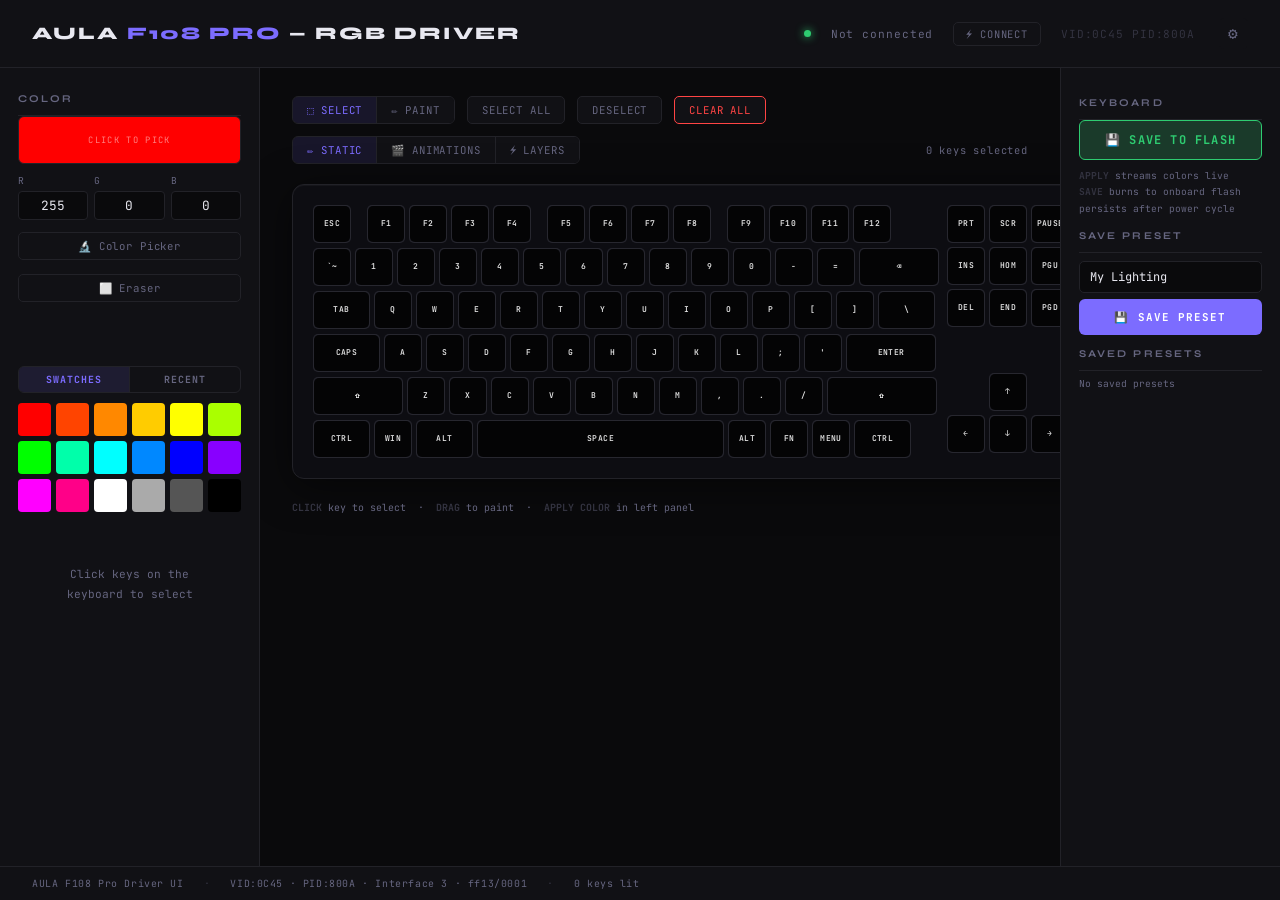
==== ui/index.html @ 1cb6f0a9 "added lightning and meteor affect, still dont display correctly in driver" ====
<!DOCTYPE html>
<html lang="en">

<head>
    <meta charset="UTF-8">
    <meta name="viewport" content="width=device-width, initial-scale=1.0">
    <title>AULA F108 Pro — RGB Driver</title>
    <link rel="stylesheet" href="main.css">
    <link rel="stylesheet" href="anim.css">
    <link rel="stylesheet" href="layers.css">
</head>

<body>

    <header>
        <div class="logo">AULA <span>F108 Pro</span> — RGB Driver</div>
        <div class="status-bar">
            <div class="status-dot"></div>
            <span id="conn-status">Not connected</span>
            <button class="tb-btn" onclick="connectKeyboard()" style="font-size:0.65rem;padding:4px 12px">⚡ CONNECT</button>
            <span class="footer-tag">VID:0C45 PID:800A</span>
            <button class="tb-btn settings-cog" onclick="openSettings()" title="Settings">⚙</button>
        </div>
    </header>

    <!-- Settings modal -->
    <div id="settingsOverlay" class="settings-overlay" onclick="closeSettings(event)">
        <div class="settings-modal">
            <div class="settings-header">
                <span class="settings-title">⚙ Settings</span>
                <button class="settings-close" onclick="closeSettings()">✕</button>
            </div>

            <div class="settings-section">
                <div class="settings-section-title">System</div>
                <div class="settings-row">
                    <div>
                        <div class="settings-label">Launch on startup</div>
                        <div class="settings-desc">Start the driver automatically when Windows boots</div>
                    </div>
                    <label class="toggle-switch">
                        <input type="checkbox" id="startupToggle" onchange="setStartup(this.checked)">
                        <span class="toggle-track"></span>
                    </label>
                </div>
            </div>

            <div class="settings-section">
                <div class="settings-section-title">About</div>
                <div class="settings-desc" style="line-height:1.9">
                    AULA F108 Pro RGB Driver<br>
                    VID:0C45 · PID:800A · Interface 3<br>
                    <span style="color:var(--dim)">Open source — not affiliated with AULA</span>
                </div>
            </div>
        </div>
    </div>

    <main>
        <!-- LEFT panel -->
        <div class="panel" id="leftPanel">

            <!-- SHARED: Color picker (always visible) -->
            <div id="colorSection">
                <div class="panel-title">Color</div>
                <div class="color-picker-wrap">
                    <div class="color-preview" id="colorPreview" onclick="document.getElementById('colorInput').click()">
                        <input type="color" id="colorInput" value="#ff0000">
                    </div>
                    <div class="rgb-row">
                        <div class="rgb-input"><label>R</label><input type="number" id="rVal" min="0" max="255" value="255"></div>
                        <div class="rgb-input"><label>G</label><input type="number" id="gVal" min="0" max="255" value="0"></div>
                        <div class="rgb-input"><label>B</label><input type="number" id="bVal" min="0" max="255" value="0"></div>
                    </div>
                    <button class="tb-btn mode-btn eyedropper-btn" onclick="toggleEyedropper()" style="width:100%;margin-top:2px">🔬 Color Picker</button>
                    <button class="tb-btn" id="eraserBtn" onclick="toggleEraser()" style="width:100%;margin-top:4px">⬜ Eraser</button>
                </div>
            </div>

            <!-- STATIC MODE extras -->
            <div id="staticLeft" style="margin-top:12px">
            </div>

            <!-- ANIM MODE extras -->
            <div id="animLeft" style="display:none;margin-top:12px">                <div class="frame-actions">
                    <div class="panel-title" style="margin-bottom:8px">Frame Tools</div>
                    <button class="tb-btn" onclick="duplicateFrame()">DUPLICATE FRAME</button>
                    <button class="tb-btn" onclick="clearFrame()">CLEAR FRAME</button>
                    <button class="tb-btn" onclick="copyFromMain()">COPY FROM MAIN VIEW</button>
                    <button class="tb-btn danger" onclick="deleteFrame()">DELETE FRAME</button>
                </div>
                <div style="margin-top:14px">
                    <div class="panel-title" style="margin-bottom:10px">Frame Settings</div>
                    <div class="duration-row">
                        <label>DURATION</label>
                        <input type="number" id="frameDuration" min="50" max="9999" value="100" oninput="updateFrameDuration()">
                        <span>ms</span>
                    </div>
                    <div style="font-size:0.6rem;color:var(--dim);margin-top:6px">50ms min recommended · 100ms = 10fps</div>
                </div>
            </div>

            <!-- LAYERS MODE extras (left panel) -->
            <div id="layersLeft" style="display:none;margin-top:12px" class="layers-left">
                <div class="panel-title" style="margin-bottom:10px">Active Layer</div>
                <div style="font-size:0.6rem;color:var(--dim);margin-bottom:10px;line-height:1.7">
                    Select a layer below to edit it.<br>Paint keys directly onto the active layer.
                </div>
                <div class="panel-title" style="margin-bottom:8px">Layer Type</div>
                <div class="layer-type-group" id="layerTypeBtns">
                    <button class="layer-type-btn active-mode" data-type="static" onclick="setActiveLayerType('static')">✏️ STATIC</button>
                    <button class="layer-type-btn" data-type="animation" onclick="setActiveLayerType('animation')">🎬 ANIM</button>
                    <button class="layer-type-btn" data-type="reactive" onclick="setActiveLayerType('reactive')">⚡ REACTIVE</button>
                </div>
                <div class="panel-title" style="margin-top:12px;margin-bottom:8px">Preview</div>
                <div class="layer-type-group">
                    <button class="layer-type-btn" id="leftViewSingle" onclick="setLayerViewMode('layer')">ACTIVE</button>
                    <button class="layer-type-btn" id="leftViewComposite" onclick="setLayerViewMode('composite')">ALL LAYERS</button>
                </div>
                <div style="font-size:0.58rem;color:var(--dim);margin-top:6px;line-height:1.6">
                    ACTIVE — edit view<br>ALL LAYERS — composite preview
                </div>

                <!-- Reactive layer settings moved to bottom strip -->

                <div style="margin-top:12px">
                    <button class="tb-btn danger" style="width:100%" onclick="clearAllLayers()">✕ CLEAR ALL LAYERS</button>
                </div>
            </div>

            <!-- SHARED: Swatches + Recent (always visible) -->
            <div style="margin-top:12px">
                <div class="swatch-tabs">
                    <button class="swatch-tab active-tab" id="swatchTabBtn" onclick="switchSwatchTab('swatches')">Swatches</button>
                    <button class="swatch-tab" id="recentTabBtn" onclick="switchSwatchTab('recent')">Recent</button>
                </div>
                <div id="swatchesPane">
                    <div class="swatch-grid" id="swatchGrid"></div>
                </div>
                <div id="recentPane" style="display:none">
                    <div class="swatch-grid" id="recentGrid"></div>
                    <div id="recentEmpty" style="font-size:0.6rem;color:var(--dim);display:none">No recent colors yet</div>
                </div>
            </div>

            <!-- SHARED: Selection panel (always visible) -->
            <div style="margin-top:12px" id="selPanel">
                <div class="sel-empty">Click keys on the<br>keyboard to select</div>
            </div>

        </div>

        <!-- CENTER: Keyboard -->
        <div class="kb-area" id="kbArea">
            <div class="kb-toolbar" id="kbToolbar">
                <div class="mode-btn-group">
                    <button class="tb-btn mode-btn active-mode" id="selectModeBtn" onclick="setPaintMode(false)">⬚ SELECT</button>
                    <button class="tb-btn mode-btn" id="paintModeBtn" onclick="setPaintMode(true)">✏️ PAINT</button>
                </div>
                <button class="tb-btn" id="selectAllBtn" onclick="selectAll()">SELECT ALL</button>
                <button class="tb-btn" id="deselectBtn" onclick="clearSelection()">DESELECT</button>
                <button class="tb-btn danger" onclick="clearAll()">CLEAR ALL</button>
                <div class="mode-btn-group" id="topModeGroup">
                    <button class="tb-btn mode-btn active-mode" id="staticModeBtn" onclick="switchTopMode('static')">✏️ STATIC</button>
                    <button class="tb-btn mode-btn" id="animToggleBtn" onclick="switchTopMode('animation')">🎬 ANIMATIONS</button>
                    <button class="tb-btn mode-btn" id="layersPanelBtn" onclick="switchTopMode('layers')">⚡ LAYERS</button>
                </div>
                <span class="selection-info" id="selInfo">0 keys selected</span>
            </div>

            <div class="keyboard" id="keyboard"></div>

            <!-- Timeline (hidden until anim mode) -->
            <div id="timelineWrap" class="timeline-wrap" style="display:none">
                <div class="timeline-label">
                    <span>FRAMES &nbsp;<span id="animFrameCount" style="color:var(--text);font-size:0.7rem">0</span></span>
                    <span id="totalDurationLabel" style="color:var(--text)">0ms total</span>
                </div>
                <div class="timeline" id="animTimeline">
                    <button class="add-frame-btn" onclick="addFrame()" title="Add frame">+</button>
                </div>
            </div>

            <!-- Layer strip (shown in layers mode, like timeline) -->
            <div id="layerStripWrap" class="layer-strip-wrap" style="display:none">
                <div class="layer-strip-label">
                    <span>LAYERS &nbsp;<span id="layerCountLabel" style="color:var(--text);font-size:0.7rem">0</span></span>
                    <span style="font-size:0.5rem;color:var(--dim);margin-left:6px" title="Drag cards to reorder layers">⇄ drag to reorder</span>
                    <div class="view-btns">
                        <button class="tb-btn" id="layerViewComposite" onclick="setLayerViewMode('composite')"
                            style="font-size:0.55rem;padding:3px 8px" title="Show composite of all layers">ALL</button>
                        <button class="tb-btn" id="layerViewSingle" onclick="setLayerViewMode('layer')"
                            style="font-size:0.55rem;padding:3px 8px" title="Show active layer only">ACTIVE</button>
                    </div>
                </div>
                <div class="layer-strip" id="layerStrip"></div>
            </div>

            <!-- Reactive effect selector (shown when a reactive layer is active) -->
            <div id="reactiveStripWrap" style="display:none;border-top:1px solid var(--border)">
                <div class="timeline-label">
                    <span>⚡ REACTIVE EFFECT</span>
                </div>
                <div class="timeline" id="reactiveEffectList"></div>
                <div id="reactiveEffectSettings" style="padding:8px 12px;border-top:1px solid var(--border);display:flex;flex-wrap:wrap;gap:10px;align-items:center;min-height:44px"></div>
            </div>

            <div id="staticHint" style="font-size:0.62rem;color:var(--dim);line-height:1.8">
                <b style="color:var(--muted)">CLICK</b> key to select &nbsp;·&nbsp;
                <b style="color:var(--muted)">DRAG</b> to paint &nbsp;·&nbsp;
                <b style="color:var(--muted)">APPLY COLOR</b> in left panel
            </div>
            <div id="animHint" style="display:none;font-size:0.62rem;color:var(--dim);line-height:1.8">
                <b style="color:var(--accent2)">SELECT A FRAME</b> above · then <b style="color:var(--muted)">PAINT</b> keys
            </div>
            <div id="layerHint" style="display:none;font-size:0.62rem;color:var(--dim);line-height:1.8">
                <b style="color:var(--accent)">SELECT A LAYER</b> below · then <b style="color:var(--muted)">PAINT</b> keys onto it
            </div>
        </div>

        <!-- RIGHT panel -->
        <div class="panel" id="rightPanel">

            <!-- STATIC MODE right -->
            <div id="staticRight">
                <div class="panel-title" style="margin-top:4px">Keyboard</div>
                <button class="apply-btn" onclick="saveToFlash()" style="background:#1a3a2a;border:1px solid #2ecc71;color:#2ecc71">💾 SAVE TO FLASH</button>
                <div style="font-size:0.6rem;color:var(--dim);margin-top:8px;line-height:1.7">
                    <b style="color:var(--muted)">APPLY</b> streams colors live<br>
                    <b style="color:var(--muted)">SAVE</b> burns to onboard flash<br>persists after power cycle
                </div>

                <div class="panel-title" style="margin-top:12px;margin-bottom:8px">Save Preset</div>
                <input type="text" class="anim-name-input" id="lightingNameInput" placeholder="Preset name..." value="My Lighting">
                <div style="height:6px"></div>
                <button class="apply-btn" onclick="saveStaticLighting()" style="font-size:0.68rem">💾 SAVE PRESET</button>

                <div class="panel-title" style="margin-top:12px;margin-bottom:6px">Saved Presets</div>
                <div id="savedLightingList" style="display:flex;flex-direction:column;gap:5px">
                    <div style="font-size:0.6rem;color:var(--dim)">No saved presets</div>
                </div>
            </div>

            <!-- ANIM MODE right -->
            <div id="animRight" style="display:none;flex-direction:column;gap:16px">
                <div>
                    <div class="panel-title" style="margin-bottom:10px">Playback</div>
                    <div class="loop-row">
                        <input type="checkbox" id="loopAnim" checked>
                        <label for="loopAnim">Loop animation</label>
                    </div>
                    <div style="height:8px"></div>
                    <button class="play-btn" id="playBtn" onclick="togglePreview()">▶ PREVIEW</button>
                    <div style="font-size:0.6rem;color:var(--dim);margin-top:6px" id="playStatus">Stopped</div>
                </div>

                <div>
                    <div class="panel-title" style="margin-bottom:10px">Save Animation</div>
                    <input type="text" class="anim-name-input" id="animNameInput" placeholder="Animation name..." value="My Animation">
                    <div style="height:8px"></div>
                    <button class="apply-btn" onclick="saveAnimation()" style="font-size:0.68rem">💾 SAVE TO FILE</button>
                </div>

                <div>
                    <div class="panel-title" style="margin-bottom:6px">Saved Animations</div>
                    <div id="savedAnimList" style="display:flex;flex-direction:column;gap:5px">
                        <div style="font-size:0.6rem;color:var(--dim)">No saved animations</div>
                    </div>
                </div>

                <div>
                    <div class="panel-title" style="margin-bottom:8px">Active Animation</div>
                    <button class="play-btn" id="activeAnimBtn" onclick="setAsActiveAnimation()" style="width:100%;margin-bottom:6px">▶ SET AS ACTIVE</button>
                    <div style="font-size:0.58rem;color:var(--dim);line-height:1.7" id="activeAnimStatus"></div>
                    <div style="font-size:0.58rem;color:var(--dim);margin-top:6px;line-height:1.7">
                        Loops on keyboard continuously.<br>Saved as <b style="color:var(--muted)">current_animation.json</b><br>for auto-boot in a future update.
                    </div>
                </div>
            </div>
            <!-- LAYERS MODE right -->
            <div id="layersRight" style="display:none" class="layers-right anim-side">

                <!-- Shown only when an anim layer is active -->
                <div id="layerAnimControls" style="display:none">
                    <div class="panel-title" style="margin-bottom:8px">Layer Animation</div>
                    <div class="loop-row">
                        <input type="checkbox" id="layerLoopAnim" checked onchange="_syncLayerLoop(this.checked)">
                        <label for="layerLoopAnim">Loop</label>
                    </div>
                    <div style="height:6px"></div>
                    <button class="play-btn" id="layerPlayBtn" onclick="togglePreview()" style="width:100%">▶ PREVIEW</button>
                    <div style="height:10px;border-bottom:1px solid var(--border);margin-bottom:10px"></div>
                </div>

                <div>
                    <div class="panel-title" style="margin-bottom:10px">Add Layer</div>
                    <div class="layer-picker-row" style="margin-bottom:6px">
                        <button class="layer-add-btn anim-btn" onclick="addAnimLayerFromCurrent()" style="flex:1;text-align:center">+ CURRENT ANIM</button>
                    </div>
                    <div class="layer-picker-row" style="margin-bottom:10px">
                        <button class="layer-add-btn" onclick="addStaticLayerFromCurrent()" style="flex:1;text-align:center">+ CURRENT STATIC</button>
                    </div>
                    <div class="layer-picker-row">
                        <select id="layerAnimSelect" class="layer-picker-select">
                            <option value="">— saved animation —</option>
                        </select>
                        <button class="layer-add-btn anim-btn" onclick="addLayerFromSavedAnim()">ADD</button>
                    </div>
                    <div style="height:6px"></div>
                    <div class="layer-picker-row">
                        <select id="layerStaticSelect" class="layer-picker-select">
                            <option value="">— saved preset —</option>
                        </select>
                        <button class="layer-add-btn" onclick="addLayerFromSavedStatic()">ADD</button>
                    </div>
                    <div style="height:8px"></div>
                    <button class="apply-btn" onclick="addBlankLayer()" style="font-size:0.68rem">+ BLANK LAYER</button>
                </div>

                <div>
                    <div class="panel-title" style="margin-bottom:8px">Push to Keyboard</div>
                    <button class="apply-btn" onclick="pushLayersToKeyboard()" style="margin-bottom:6px">⚡ APPLY LAYERS</button>
                    <div style="font-size:0.6rem;color:var(--dim);line-height:1.7">
                        Switches to ALL LAYERS view and streams the full composite continuously to the keyboard.
                    </div>
                </div>

                <div>
                    <div class="panel-title" style="margin-bottom:8px">Save Preset</div>
                    <input type="text" class="anim-name-input" id="layerPresetNameInput" placeholder="Preset name..." value="My Layers">
                    <div style="height:6px"></div>
                    <button class="apply-btn" onclick="saveLayerPreset()" style="font-size:0.68rem">💾 SAVE LAYERS</button>
                </div>

                <div>
                    <div class="panel-title" style="margin-bottom:6px">Saved Presets</div>
                    <div id="savedLayersList" style="display:flex;flex-direction:column;gap:5px">
                        <div style="font-size:0.6rem;color:var(--dim)">No saved presets</div>
                    </div>
                </div>

            </div>

        </div>
    </main>

    <footer>
        <span>AULA F108 Pro Driver UI</span>
        <span class="footer-tag">·</span>
        <span>VID:0C45 · PID:800A · Interface 3 · ff13/0001</span>
        <span class="footer-tag">·</span>
        <span id="colorCount">0 keys lit</span>
    </footer>

    <div id="toast"></div>
    <input type="file" id="loadFileInput" accept=".json" style="display:none" onchange="loadAnimationFile(event)">

    <script src="layout.js"></script>
    <script src="main.js"></script>
    <script src="anim.js"></script>
    <script src="layers.js"></script>
    <script>
        function switchTopMode(mode) {
            // Always deactivate eraser when switching modes
            if (typeof deactivateEraser === 'function') deactivateEraser();
            // Close whichever mode is currently open
            if (layersPanelOpen) {
                closeLayersPanel();
            } else if (activeMode === modes.animation) {
                closeAnimPanel();
            }
            // Open the requested mode (if not static)
            if (mode === 'animation') openAnimPanel();
            else if (mode === 'layers') openLayersPanel();
            // static just falls through — closeX already restored static view
            _syncTopModeBtns(mode);
        }

        function _syncTopModeBtns(mode) {
            document.getElementById('staticModeBtn')?.classList.toggle('active-mode', mode === 'static');
            document.getElementById('animToggleBtn')?.classList.toggle('active-mode', mode === 'animation');
            document.getElementById('layersPanelBtn')?.classList.toggle('active-mode', mode === 'layers');
        }

        // Patch open/close in anim.js and layers.js to always sync the group
        const _origOpenAnim  = openAnimPanel;
        const _origCloseAnim = closeAnimPanel;
        const _origOpenLay   = openLayersPanel;
        const _origCloseLay  = closeLayersPanel;

        openAnimPanel   = function() { _origOpenAnim();  _syncTopModeBtns('animation'); };
        closeAnimPanel  = function() { _origCloseAnim(); _syncTopModeBtns('static'); };
        openLayersPanel = function() { _origOpenLay();   _syncTopModeBtns('layers'); };
        closeLayersPanel= function() { _origCloseLay();  _syncTopModeBtns('static'); };

        // Refresh saved pickers when disk data loads
        const _origLoadAnims = loadAnimationsFromDisk;
        loadAnimationsFromDisk = async function() {
            await _origLoadAnims.apply(this, arguments);
            if (typeof refreshLayerPickers === 'function') refreshLayerPickers();
        };
        const _origLoadStatic = loadStaticLightingsFromDisk;
        loadStaticLightingsFromDisk = async function() {
            await _origLoadStatic.apply(this, arguments);
            if (typeof refreshLayerPickers === 'function') refreshLayerPickers();
        };

        function pushLayersToKeyboard() {
            setLayerViewMode('composite');
            const needsStream = layers.some(l => l.enabled && (l.type === 'animation' || l.type === 'reactive'));
            if (needsStream) {
                applyLayersActive = true;
                _startAllLayerAnims();
                stopCompositor();
                startCompositor();
                _syncAllPlayBtns(true);
                _syncReactiveConfig();
                toast('⚡ Layers streaming to keyboard');
            } else {
                applyLayersActive = false;
                _sendStaticSnapshot();
                toast('⚡ Layers applied to keyboard (static)');
            }
            if (hasPyAPI()) {
                window.pywebview.api.save_current_layers(_serializeLayers());
            }
        }
    </script>

</body>
</html>
---- ui/main.css ----
@import url('https://fonts.googleapis.com/css2?family=JetBrains+Mono:wght@300;400;600;700&family=Syne:wght@400;700;800&display=swap');

    :root {
        --bg: #0a0a0c;
        --surface: #111115;
        --border: #222228;
        --muted: #333340;
        --text: #e8e8f0;
        --dim: #666680;
        --accent: #7c6cff;
        --accent2: #ff6c9d;
        --key-off: #1a1a22;
        --key-hover: #25252f;
    }

    * {
        box-sizing: border-box;
        margin: 0;
        padding: 0;
    }

    body {
        background: var(--bg);
        color: var(--text);
        font-family: 'JetBrains Mono', monospace;
        min-height: 100vh;
        display: flex;
        flex-direction: column;
        overflow-x: hidden;
    }

    /* ── Header ── */
    header {
        display: flex;
        align-items: center;
        justify-content: space-between;
        padding: 18px 32px;
        border-bottom: 1px solid var(--border);
        background: var(--surface);
    }

    .logo {
        font-family: 'Syne', sans-serif;
        font-weight: 800;
        font-size: 1.1rem;
        letter-spacing: 0.12em;
        text-transform: uppercase;
    }

    .logo span {
        color: var(--accent);
    }

    .status-bar {
        display: flex;
        align-items: center;
        gap: 20px;
        font-size: 0.7rem;
        color: var(--dim);
        letter-spacing: 0.08em;
    }

    .status-dot {
        width: 7px;
        height: 7px;
        border-radius: 50%;
        background: #2ecc71;
        box-shadow: 0 0 8px #2ecc71;
        animation: pulse 2s infinite;
    }

    @keyframes pulse {

        0%,
        100% {
            opacity: 1
        }

        50% {
            opacity: 0.4
        }
    }

    /* ── Main layout ── */
    main {
        flex: 1;
        display: grid;
        grid-template-columns: 260px 1fr 220px;
        gap: 0;
        height: calc(100vh - 57px);
    }

    /* ── Sidebar panels ── */
    .panel {
        background: var(--surface);
        border-right: 1px solid var(--border);
        padding: 24px 18px;
        overflow-y: auto;
        display: flex;
        flex-direction: column;
        gap: 20px;
    }

    .panel:last-child {
        border-right: none;
        border-left: 1px solid var(--border);
    }

    .panel-title {
        font-family: 'Syne', sans-serif;
        font-size: 0.65rem;
        font-weight: 700;
        letter-spacing: 0.2em;
        text-transform: uppercase;
        color: var(--dim);
        padding-bottom: 10px;
        border-bottom: 1px solid var(--border);
    }

    /* ── Color picker ── */
    .color-picker-wrap {
        display: flex;
        flex-direction: column;
        gap: 10px;
    }

    .color-preview {
        height: 48px;
        border-radius: 6px;
        background: #ff0000;
        border: 1px solid var(--border);
        transition: background 0.15s;
        cursor: pointer;
        position: relative;
        overflow: hidden;
    }

    .color-preview::after {
        content: 'CLICK TO PICK';
        position: absolute;
        inset: 0;
        display: flex;
        align-items: center;
        justify-content: center;
        font-size: 0.55rem;
        letter-spacing: 0.15em;
        color: rgba(255, 255, 255, 0.5);
    }

    input[type=color] {
        opacity: 0;
        position: absolute;
        width: 1px;
        height: 1px;
    }

    .rgb-row {
        display: grid;
        grid-template-columns: 1fr 1fr 1fr;
        gap: 6px;
    }

    .rgb-input {
        display: flex;
        flex-direction: column;
        gap: 4px;
    }

    .rgb-input label {
        font-size: 0.6rem;
        color: var(--dim);
        letter-spacing: 0.1em;
    }

    .rgb-input input[type=number] {
        background: var(--bg);
        border: 1px solid var(--border);
        border-radius: 4px;
        color: var(--text);
        font-family: inherit;
        font-size: 0.8rem;
        padding: 5px 8px;
        width: 100%;
        text-align: center;
        -moz-appearance: textfield;
    }

    .rgb-input input::-webkit-inner-spin-button {
        display: none;
    }

    .rgb-input input:focus {
        outline: none;
        border-color: var(--accent);
    }

    /* ── Swatches ── */
    .swatch-tabs {
        display: flex;
        gap: 0;
        border: 1px solid var(--border);
        border-radius: 6px;
        overflow: hidden;
        margin-bottom: 10px;
    }

    .swatch-tab {
        flex: 1;
        background: none;
        border: none;
        border-right: 1px solid var(--border);
        color: var(--dim);
        font-family: inherit;
        font-size: 0.62rem;
        font-weight: 700;
        letter-spacing: 0.1em;
        text-transform: uppercase;
        padding: 6px 0;
        cursor: pointer;
        transition: background 0.15s, color 0.15s;
    }

    .swatch-tab:last-child { border-right: none; }

    .swatch-tab.active-tab {
        color: var(--accent);
        background: rgba(124, 108, 255, 0.12);
    }

    .swatch-grid {
        display: grid;
        grid-template-columns: repeat(6, 1fr);
        gap: 5px;
    }

    .swatch {
        aspect-ratio: 1;
        border-radius: 4px;
        cursor: pointer;
        border: 2px solid transparent;
        transition: transform 0.1s, border-color 0.1s;
    }

    .swatch:hover {
        transform: scale(1.15);
        border-color: rgba(255, 255, 255, 0.3);
    }

    /* ── Effect presets ── */
    .effect-list {
        display: flex;
        flex-direction: column;
        gap: 6px;
    }

    .effect-btn {
        background: var(--key-off);
        border: 1px solid var(--border);
        border-radius: 6px;
        color: var(--text);
        font-family: inherit;
        font-size: 0.72rem;
        padding: 9px 12px;
        cursor: pointer;
        text-align: left;
        display: flex;
        align-items: center;
        gap: 10px;
        letter-spacing: 0.04em;
        transition: background 0.15s, border-color 0.15s;
    }

    .effect-btn:hover {
        background: var(--key-hover);
        border-color: var(--accent);
    }

    .effect-btn.active {
        border-color: var(--accent);
        background: rgba(124, 108, 255, 0.12);
        color: var(--accent);
    }

    .effect-dot {
        width: 8px;
        height: 8px;
        border-radius: 50%;
        flex-shrink: 0;
    }

    /* ── Keyboard area ── */
    .kb-area {
        padding: 28px 32px;
        display: flex;
        flex-direction: column;
        gap: 20px;
        background: var(--bg);
        overflow: hidden;
    }

    .kb-toolbar {
        display: flex;
        align-items: center;
        gap: 12px;
        flex-wrap: wrap;
    }

    .tb-btn {
        background: var(--surface);
        border: 1px solid var(--border);
        border-radius: 5px;
        color: var(--dim);
        font-family: inherit;
        font-size: 0.67rem;
        padding: 6px 14px;
        cursor: pointer;
        letter-spacing: 0.08em;
        transition: all 0.15s;
    }

    .tb-btn:hover {
        color: var(--text);
        border-color: var(--muted);
    }

    .tb-btn.primary {
        background: var(--accent);
        border-color: var(--accent);
        color: #fff;
        font-weight: 600;
    }

    .tb-btn.primary:hover {
        background: #9080ff;
    }

    .tb-btn.danger {
        border-color: #ff4444;
        color: #ff4444;
    }

    .tb-btn.danger:hover {
        background: rgba(255, 68, 68, 0.1);
    }

    .mode-btn-group {
        display: flex;
        border: 1px solid var(--border);
        border-radius: 6px;
        overflow: hidden;
        gap: 0;
    }

    .mode-btn-group .mode-btn {
        border-radius: 0;
        border: none;
        border-right: 1px solid var(--border);
        color: var(--dim);
    }

    .mode-btn-group .mode-btn:last-child {
        border-right: none;
    }

    .mode-btn-group .mode-btn.active-mode {
        color: var(--accent);
        background: rgba(124, 108, 255, 0.12);
    }

    .selection-info {
        margin-left: auto;
        font-size: 0.65rem;
        color: var(--dim);
        letter-spacing: 0.08em;
    }

    /* ── Keyboard layout ── */
    .keyboard {
        background: #0d0d12;
        border: 1px solid var(--border);
        border-radius: 12px;
        padding: 20px;
        display: flex;
        flex-direction: column;
        gap: 5px;
        width: fit-content;
        box-shadow: 0 8px 40px rgba(0, 0, 0, 0.5), inset 0 1px 0 rgba(255, 255, 255, 0.04);
    }

    .kb-row {
        display: flex;
        gap: 4px;
        align-items: flex-end;
    }

    /* ── Keys ── */
    .key {
        height: 38px;
        min-width: 38px;
        border-radius: 5px;
        cursor: pointer;
        position: relative;
        display: flex;
        align-items: center;
        justify-content: center;
        font-size: 0.5rem;
        font-weight: 600;
        letter-spacing: 0.05em;
        text-transform: uppercase;
        color: rgba(255, 255, 255, 0.5);
        background: var(--key-off);
        border: 1px solid rgba(255, 255, 255, 0.06);
        transition: border-color 0.1s, color 0.1s, transform 0.08s;
        user-select: none;
        flex-shrink: 0;
        overflow: hidden;
    }

    .key::before {
        content: '';
        position: absolute;
        inset: 0;
        background: var(--key-color, transparent);
        opacity: 0.85;
        border-radius: inherit;
        transition: opacity 0.2s;
    }

    .key span {
        position: relative;
        z-index: 1;
        text-align: center;
        line-height: 1.2;
    }

    .key:hover {
        transform: translateY(-1px);
        border-color: rgba(255, 255, 255, 0.2);
    }

    .key:hover .key-label {
        opacity: 1;
    }

    .key.selected {
        border-color: var(--accent) !important;
        box-shadow: 0 0 0 1px var(--accent), 0 0 12px rgba(124, 108, 255, 0.4);
    }

    .key.lit {
        color: rgba(255, 255, 255, 0.9);
    }

    .key.key-empty {
        background: transparent;
        border: 1px solid rgba(255, 255, 255, 0.18);
    }
    .key.key-empty::before {
        display: none;
    }

    .key.lit.key-black::before {
        background: #000;
        opacity: 1;
    }

    .key.unmapped {
        opacity: 0.3;
        cursor: not-allowed;
    }

    /* Key size variants */
    .key-15 {
        min-width: 57px;
    }

    .key-175 {
        min-width: 67px;
    }

    .key-2 {
        min-width: 80px;
    }

    .key-225 {
        min-width: 90px;
    }

    .key-275 {
        min-width: 110px;
    }

    .key-650 {
        min-width: 247px;
    }

    .key-spacer {
        min-width: 8px;
        background: transparent;
        border: none;
        cursor: default;
    }

    .key-spacer:hover {
        transform: none;
    }

    /* ── Right panel - selection & layers ── */
    .sel-empty {
        color: var(--dim);
        font-size: 0.7rem;
        line-height: 1.8;
        text-align: center;
        padding: 20px 0;
    }

    .sel-count {
        font-family: 'Syne', sans-serif;
        font-size: 1.8rem;
        font-weight: 800;
        color: var(--accent);
        line-height: 1;
    }

    .sel-label {
        font-size: 0.65rem;
        color: var(--dim);
        letter-spacing: 0.1em;
        margin-top: 4px;
    }

    .apply-btn {
        width: 100%;
        background: var(--accent);
        border: none;
        border-radius: 6px;
        color: #fff;
        font-family: inherit;
        font-size: 0.75rem;
        font-weight: 700;
        letter-spacing: 0.1em;
        padding: 11px;
        cursor: pointer;
        text-transform: uppercase;
        transition: background 0.15s;
    }

    .apply-btn:hover {
        background: #9080ff;
    }

    .layer-list {
        display: flex;
        flex-direction: column;
        gap: 6px;
    }

    .layer-item {
        display: flex;
        align-items: center;
        gap: 8px;
        padding: 8px 10px;
        background: var(--bg);
        border: 1px solid var(--border);
        border-radius: 5px;
        font-size: 0.68rem;
        cursor: pointer;
        transition: border-color 0.15s;
    }

    .layer-item:hover {
        border-color: var(--muted);
    }

    .layer-item.active-layer {
        border-color: var(--accent);
    }

    .layer-color {
        width: 12px;
        height: 12px;
        border-radius: 3px;
        flex-shrink: 0;
    }

    .layer-name {
        flex: 1;
    }

    .layer-del {
        color: var(--dim);
        background: none;
        border: none;
        cursor: pointer;
        font-size: 0.8rem;
        padding: 0 2px;
    }

    .layer-del:hover {
        color: #ff4444;
    }

    /* ── Speed/brightness sliders ── */
    .slider-group {
        display: flex;
        flex-direction: column;
        gap: 12px;
    }

    .slider-row {
        display: flex;
        flex-direction: column;
        gap: 6px;
    }

    .slider-row label {
        font-size: 0.62rem;
        color: var(--dim);
        letter-spacing: 0.08em;
        display: flex;
        justify-content: space-between;
    }

    .slider-row label span {
        color: var(--text);
    }

    input[type=range] {
        width: 100%;
        appearance: none;
        height: 3px;
        background: var(--muted);
        border-radius: 2px;
        outline: none;
    }

    input[type=range]::-webkit-slider-thumb {
        appearance: none;
        width: 13px;
        height: 13px;
        border-radius: 50%;
        background: var(--accent);
        cursor: pointer;
        box-shadow: 0 0 6px rgba(124, 108, 255, 0.6);
    }

    /* ── Footer ── */
    footer {
        padding: 10px 32px;
        border-top: 1px solid var(--border);
        background: var(--surface);
        display: flex;
        align-items: center;
        gap: 20px;
        font-size: 0.62rem;
        color: var(--dim);
        letter-spacing: 0.06em;
    }

    .footer-tag {
        color: var(--muted);
    }

    /* ── Toast ── */
    #toast {
        position: fixed;
        bottom: 60px;
        right: 24px;
        background: var(--accent);
        color: #fff;
        font-size: 0.72rem;
        padding: 10px 18px;
        border-radius: 6px;
        opacity: 0;
        transform: translateY(8px);
        transition: all 0.25s;
        pointer-events: none;
        letter-spacing: 0.06em;
        z-index: 9999;
    }

    #toast.show {
        opacity: 1;
        transform: translateY(0);
    }

    /* ── Settings cog ── */
    .settings-cog {
        font-size: 1rem;
        padding: 4px 8px;
        border-color: transparent;
        color: var(--dim);
        margin-left: 4px;
        transition: color 0.2s, transform 0.3s;
    }
    .settings-cog:hover {
        color: var(--text);
        border-color: var(--border);
        transform: rotate(45deg);
    }

    /* ── Settings modal ── */
    .settings-overlay {
        display: none;
        position: fixed;
        inset: 0;
        background: rgba(0,0,0,0.6);
        z-index: 1000;
        align-items: center;
        justify-content: center;
    }
    .settings-overlay.open {
        display: flex;
    }
    .settings-modal {
        background: #16161e;
        border: 1px solid var(--border);
        border-radius: 10px;
        width: 340px;
        max-width: 90vw;
        padding: 0;
        overflow: hidden;
        box-shadow: 0 8px 40px rgba(0,0,0,0.8);
    }
    .settings-header {
        display: flex;
        align-items: center;
        justify-content: space-between;
        padding: 14px 18px;
        border-bottom: 1px solid var(--border);
        background: #1c1c26;
    }
    .settings-title {
        font-size: 0.75rem;
        font-weight: 700;
        letter-spacing: 0.1em;
        color: var(--text);
    }
    .settings-close {
        background: none;
        border: none;
        color: var(--dim);
        font-size: 0.9rem;
        cursor: pointer;
        padding: 2px 6px;
        border-radius: 4px;
        transition: color 0.15s, background 0.15s;
    }
    .settings-close:hover { color: var(--text); background: var(--border); }

    .settings-section {
        padding: 14px 18px;
        border-bottom: 1px solid var(--border);
        background: #16161e;
    }
    .settings-section:last-child { border-bottom: none; }
    .settings-section-title {
        font-size: 0.6rem;
        font-weight: 700;
        letter-spacing: 0.12em;
        color: var(--accent);
        text-transform: uppercase;
        margin-bottom: 12px;
    }
    .settings-row {
        display: flex;
        align-items: center;
        justify-content: space-between;
        gap: 16px;
    }
    .settings-label {
        font-size: 0.72rem;
        color: var(--text);
        margin-bottom: 3px;
    }
    .settings-desc {
        font-size: 0.6rem;
        color: var(--dim);
        line-height: 1.5;
    }

    /* ── Toggle switch ── */
    .toggle-switch {
        position: relative;
        flex-shrink: 0;
        width: 40px;
        height: 22px;
        cursor: pointer;
    }
    .toggle-switch input { opacity: 0; width: 0; height: 0; }
    .toggle-track {
        position: absolute;
        inset: 0;
        background: var(--border);
        border-radius: 22px;
        transition: background 0.2s;
    }
    .toggle-track::after {
        content: '';
        position: absolute;
        width: 16px;
        height: 16px;
        border-radius: 50%;
        background: var(--dim);
        top: 3px; left: 3px;
        transition: transform 0.2s, background 0.2s;
    }
    .toggle-switch input:checked + .toggle-track { background: var(--accent); }
    .toggle-switch input:checked + .toggle-track::after {
        transform: translateX(18px);
        background: #fff;
    }
---- ui/anim.css ----
/* ── Animation inline mode ── */
/* Timeline sits below the keyboard inside .kb-area */
/* ── Frame timeline (inline below keyboard) ── */
.timeline-wrap {
    padding: 10px 0 4px;
    border-top: 1px solid var(--border);
    flex-shrink: 0;
    margin-top: 8px;
}

.timeline-label {
    font-size: 0.62rem;
    color: var(--dim);
    letter-spacing: 0.12em;
    text-transform: uppercase;
    margin-bottom: 10px;
    display: flex;
    align-items: center;
    justify-content: space-between;
}

.timeline {
    display: flex;
    gap: 5px;
    align-items: stretch;
    overflow-x: auto;
    padding-bottom: 4px;
    min-height: 64px;
}

.timeline::-webkit-scrollbar {
    height: 3px;
}

.timeline::-webkit-scrollbar-track {
    background: var(--bg);
}

.timeline::-webkit-scrollbar-thumb {
    background: var(--muted);
    border-radius: 2px;
}

.frame-thumb {
    flex-shrink: 0;
    width: 160px;
    border-radius: 6px;
    border: 2px solid var(--border);
    cursor: pointer;
    background: var(--key-off);
    transition: border-color 0.12s, transform 0.1s;
    display: flex;
    flex-direction: column;
}

.frame-thumb:hover {
    border-color: var(--muted);
    transform: translateY(-2px);
}

.frame-thumb.active-frame {
    border-color: var(--accent);
    box-shadow: 0 0 0 1px var(--accent);
}

.frame-preview {
    flex: 1;
    padding: 3px;
    display: flex;
    align-items: center;
    justify-content: center;
    min-height: 50px;
}

.frame-preview svg {
    width: 100%;
    height: auto;
}

.frame-duration {
    font-size: 0.48rem;
    color: var(--dim);
    text-align: center;
    padding: 2px 0 3px;
    border-top: 1px solid var(--border);
    letter-spacing: 0.05em;
}

.frame-thumb.active-frame .frame-duration {
    color: var(--accent);
}

.add-frame-btn {
    flex-shrink: 0;
    width: 52px;
    border-radius: 6px;
    border: 2px dashed var(--border);
    cursor: pointer;
    background: transparent;
    color: var(--dim);
    font-size: 1.4rem;
    display: flex;
    align-items: center;
    justify-content: center;
    transition: border-color 0.12s, color 0.12s;
}

.add-frame-btn:hover {
    border-color: var(--accent);
    color: var(--accent);
}


/* ── Anim side panel ── */
.anim-side {
    padding: 18px;
    display: flex;
    flex-direction: column;
    gap: 16px;
    overflow-y: auto;
}

.anim-side .panel-title {
    font-family: 'Syne', sans-serif;
    font-size: 0.62rem;
    font-weight: 700;
    letter-spacing: 0.2em;
    text-transform: uppercase;
    color: var(--dim);
    padding-bottom: 8px;
    border-bottom: 1px solid var(--border);
}

.duration-row {
    display: flex;
    align-items: center;
    gap: 8px;
}

.duration-row label {
    font-size: 0.65rem;
    color: var(--dim);
    flex-shrink: 0;
}

.duration-row input[type=number] {
    background: var(--bg);
    border: 1px solid var(--border);
    border-radius: 4px;
    color: var(--text);
    font-family: inherit;
    font-size: 0.8rem;
    padding: 5px 8px;
    width: 70px;
    text-align: center;
    -moz-appearance: textfield;
}

.duration-row input::-webkit-inner-spin-button {
    display: none;
}

.duration-row span {
    font-size: 0.62rem;
    color: var(--dim);
}

.frame-actions {
    display: flex;
    flex-direction: column;
    gap: 6px;
}

.frame-actions .tb-btn {
    width: 100%;
    text-align: center;
}

.playback-controls {
    display: flex;
    gap: 8px;
    align-items: center;
}

.play-btn {
    flex: 1;
    background: var(--accent);
    border: none;
    border-radius: 6px;
    color: #fff;
    font-family: inherit;
    font-size: 0.7rem;
    font-weight: 700;
    letter-spacing: 0.1em;
    padding: 9px;
    cursor: pointer;
    transition: background 0.15s;
}

.play-btn:hover {
    background: #9080ff;
}

.play-btn.playing {
    background: var(--accent2);
}

/* saved animations list */
.saved-anim-item {
    display: flex;
    align-items: center;
    gap: 8px;
    padding: 8px 10px;
    background: var(--bg);
    border: 1px solid var(--border);
    border-radius: 5px;
    font-size: 0.68rem;
    cursor: pointer;
    transition: border-color 0.15s;
}

.saved-anim-item:hover {
    border-color: var(--muted);
}

.saved-anim-item .load-btn {
    margin-left: auto;
    color: var(--accent);
    background: none;
    border: none;
    cursor: pointer;
    font-size: 0.65rem;
    font-family: inherit;
}

.saved-anim-item .del-btn {
    color: var(--dim);
    background: none;
    border: none;
    cursor: pointer;
    font-size: 0.7rem;
}

.saved-anim-item .del-btn:hover {
    color: #ff4444;
}

.anim-name-input {
    background: var(--bg);
    border: 1px solid var(--border);
    border-radius: 5px;
    color: var(--text);
    font-family: inherit;
    font-size: 0.75rem;
    padding: 7px 10px;
    width: 100%;
    outline: none;
}

.anim-name-input:focus {
    border-color: var(--accent);
}

.loop-row {
    display: flex;
    align-items: center;
    gap: 8px;
    font-size: 0.65rem;
    color: var(--dim);
}

.loop-row input[type=checkbox] {
    accent-color: var(--accent);
    width: 14px;
    height: 14px;
    cursor: pointer;
}

/* ── Frame drag-drop ── */
.frame-thumb[draggable] { cursor: grab; }
.frame-thumb[draggable]:active { cursor: grabbing; }
.frame-dragging { opacity: 0.4; }
.frame-drag-over {
    outline: 2px solid var(--accent);
    outline-offset: -2px;
}
---- ui/layers.css ----
/* ── Layer strip (replaces timeline strip) ── */
.layer-strip-wrap {
    padding: 10px 0 4px;
    border-top: 1px solid var(--border);
    flex-shrink: 0;
    margin-top: 8px;
}

.layer-strip-label {
    font-size: 0.62rem;
    color: var(--dim);
    letter-spacing: 0.12em;
    text-transform: uppercase;
    margin-bottom: 10px;
    display: flex;
    align-items: center;
    justify-content: space-between;
}

.layer-strip-label .view-btns {
    display: flex;
    gap: 4px;
}

.layer-strip {
    display: flex;
    gap: 8px;
    align-items: stretch;
    overflow-x: auto;
    padding-bottom: 4px;
    min-height: 86px;
}

.layer-strip::-webkit-scrollbar { height: 3px; }
.layer-strip::-webkit-scrollbar-track { background: var(--bg); }
.layer-strip::-webkit-scrollbar-thumb { background: var(--muted); border-radius: 2px; }

/* ── Layer card ── */
.layer-card {
    flex-shrink: 0;
    width: 210px;
    border-radius: 7px;
    border: 2px solid var(--border);
    cursor: pointer;
    background: var(--key-off);
    display: flex;
    flex-direction: column;
    transition: border-color 0.12s, transform 0.1s;
    user-select: none;
}

.layer-card:hover {
    border-color: var(--muted);
    transform: translateY(-2px);
}

.layer-card.active-layer-card {
    border-color: var(--accent);
    box-shadow: 0 0 0 1px var(--accent);
}

.layer-card.layer-card-off {
    opacity: 0.4;
}

.layer-card-top {
    display: flex;
    align-items: center;
    gap: 5px;
    padding: 7px 8px 5px;
    min-width: 0;
}

.lc-vis {
    background: none;
    border: none;
    cursor: pointer;
    font-size: 0.85rem;
    padding: 0;
    line-height: 1;
    flex-shrink: 0;
    transition: opacity 0.1s;
}
.lc-vis:hover { opacity: 0.7; }
.lc-vis.lc-vis-off { opacity: 0.25; }

.lc-num {
    font-size: 0.58rem;
    color: var(--dim);
    flex-shrink: 0;
    min-width: 14px;
    text-align: center;
    font-weight: 600;
    letter-spacing: 0.02em;
}

.lc-icon {
    font-size: 0.85rem;
    flex-shrink: 0;
    line-height: 1;
}

.lc-name {
    flex: 1;
    font-size: 0.7rem;
    font-weight: 500;
    color: var(--text);
    overflow: hidden;
    text-overflow: ellipsis;
    white-space: nowrap;
    min-width: 0;
    cursor: text;
}

.layer-card.active-layer-card .lc-name {
    color: var(--accent);
}

.lc-meta {
    font-size: 0.55rem;
    color: var(--dim);
    flex-shrink: 0;
    letter-spacing: 0.03em;
    background: var(--bg);
    border-radius: 3px;
    padding: 1px 4px;
}

.lc-del {
    background: none;
    border: none;
    color: var(--dim);
    cursor: pointer;
    font-size: 0.7rem;
    padding: 0 1px;
    flex-shrink: 0;
    transition: color 0.1s;
}
.lc-del:hover { color: #ff4444; }

.layer-card-bar {
    display: flex;
    align-items: center;
    gap: 5px;
    padding: 0 9px 8px;
}

.layer-card-bar input[type=range] {
    flex: 1;
    height: 3px;
    accent-color: var(--accent);
    cursor: pointer;
    margin: 0;
    min-width: 0;
}

.layer-card-bar span {
    font-size: 0.55rem;
    color: var(--dim);
    flex-shrink: 0;
    white-space: nowrap;
}

.layer-card-bar span:last-child {
    width: 28px;
    text-align: right;
}

/* ── + add button ── */
.layer-strip-add {
    flex-shrink: 0;
    width: 52px;
    border-radius: 6px;
    border: 2px dashed var(--border);
    cursor: pointer;
    background: transparent;
    color: var(--dim);
    font-size: 1.4rem;
    display: flex;
    align-items: center;
    justify-content: center;
    transition: border-color 0.12s, color 0.12s;
}
.layer-strip-add:hover { border-color: var(--accent); color: var(--accent); }

/* ── Layers left panel ── */
.layers-left {
    display: flex;
    flex-direction: column;
    gap: 14px;
}

.layer-type-group {
    display: flex;
    border: 1px solid var(--border);
    border-radius: 6px;
    overflow: hidden;
}

.layer-type-btn {
    flex: 1;
    background: none;
    border: none;
    border-right: 1px solid var(--border);
    color: var(--dim);
    font-family: inherit;
    font-size: 0.62rem;
    font-weight: 700;
    letter-spacing: 0.08em;
    text-transform: uppercase;
    padding: 7px 0;
    cursor: pointer;
    transition: background 0.12s, color 0.12s;
}
.layer-type-btn:last-child { border-right: none; }
.layer-type-btn:hover:not([disabled]) { color: var(--text); background: var(--key-hover); }
.layer-type-btn.active-mode { color: var(--accent); background: rgba(124,108,255,0.12); }
.layer-type-btn[disabled] { opacity: 0.3; cursor: default; }

.layer-opacity-row {
    display: flex;
    align-items: center;
    gap: 8px;
}

.layer-opacity-row label {
    font-size: 0.58rem;
    color: var(--dim);
    letter-spacing: 0.08em;
    flex-shrink: 0;
}

.layer-opacity-row input[type=range] {
    flex: 1;
}

.layer-opacity-row #layerOpacityVal {
    font-size: 0.62rem;
    color: var(--dim);
    width: 32px;
    text-align: right;
    flex-shrink: 0;
}

/* ── Layers right panel ── */
.layers-right {
    flex-direction: column;
    gap: 12px;
}

.layer-picker-row {
    display: flex;
    gap: 6px;
    align-items: center;
}

.layer-picker-row select {
    flex: 1;
    background: var(--bg);
    border: 1px solid var(--border);
    border-radius: 4px;
    color: var(--text);
    font-family: inherit;
    font-size: 0.6rem;
    padding: 5px 6px;
    cursor: pointer;
    min-width: 0;
}
.layer-picker-row select:focus { outline: none; border-color: var(--accent); }

.layer-picker-row .layer-add-btn {
    background: none;
    border: 1px solid var(--accent);
    color: var(--accent);
    font-family: inherit;
    font-size: 0.58rem;
    font-weight: 700;
    letter-spacing: 0.06em;
    padding: 5px 9px;
    border-radius: 4px;
    cursor: pointer;
    flex-shrink: 0;
    transition: background 0.12s, color 0.12s;
}
.layer-picker-row .layer-add-btn:hover { background: var(--accent); color: #fff; }

.layer-picker-row .layer-add-btn.anim-btn {
    border-color: var(--accent2);
    color: var(--accent2);
}
.layer-picker-row .layer-add-btn.anim-btn:hover { background: var(--accent2); color: #fff; }

/* ── Picker select (used in right panel) ── */
.layer-picker-select {
    flex: 1;
    background: var(--bg);
    border: 1px solid var(--border);
    border-radius: 4px;
    color: var(--text);
    font-family: inherit;
    font-size: 0.6rem;
    padding: 5px 6px;
    cursor: pointer;
    min-width: 0;
}
.layer-picker-select:focus { outline: none; border-color: var(--accent); }

/* ── Eraser active state ── */
#eraserBtn.eraser-active {
    background: rgba(255, 100, 100, 0.15);
    border-color: #ff6464;
    color: #ff6464;
}

/* ── Layer drag-drop ── */
.layer-card[draggable] { cursor: grab; }
.layer-card[draggable]:active { cursor: grabbing; }
.layer-dragging { opacity: 0.4; }
.layer-drag-over {
    outline: 2px solid var(--accent);
    outline-offset: -2px;
}

/* ── Reactive effect cards ── */
#reactiveEffectList .frame-thumb {
    border: 1px solid var(--border);
    border-radius: 6px;
    background: var(--panel);
    transition: border-color 0.15s, background 0.15s;
}
#reactiveEffectList .frame-thumb:hover {
    border-color: var(--muted);
    background: var(--hover);
}
#reactiveEffectList .frame-thumb.active-frame {
    border-color: var(--accent);
    background: rgba(99,179,237,0.08);
    box-shadow: 0 0 8px rgba(99,179,237,0.15);
}
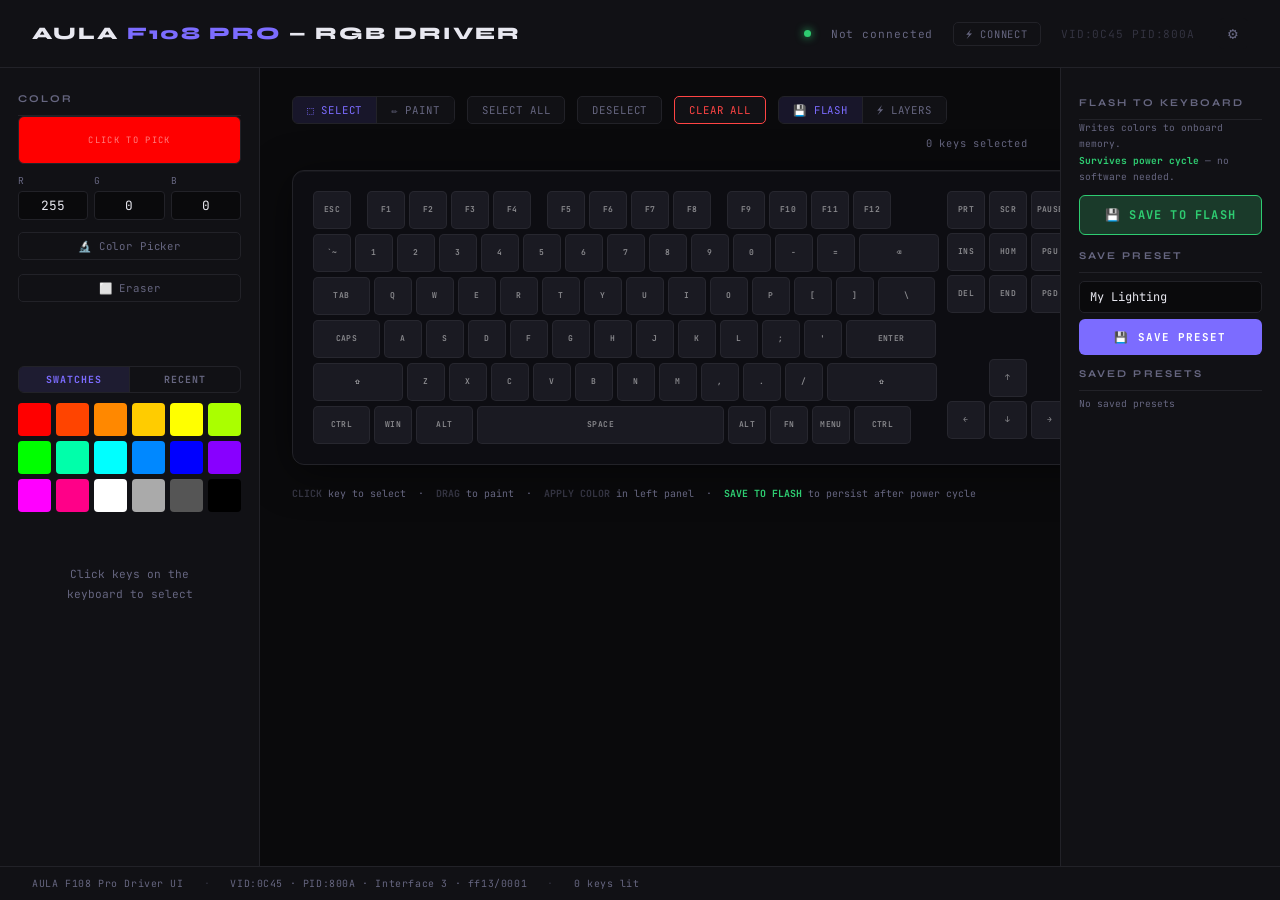
==== commit 8052add0: "refactor to improve consolidation in progress" ====
--- a/ui/index.html
+++ b/ui/index.html
@@ -1,6 +1,5 @@
 <!DOCTYPE html>
 <html lang="en">
-
 <head>
     <meta charset="UTF-8">
     <meta name="viewport" content="width=device-width, initial-scale=1.0">
@@ -8,424 +7,306 @@
     <link rel="stylesheet" href="main.css">
     <link rel="stylesheet" href="anim.css">
     <link rel="stylesheet" href="layers.css">
+    <style>
+        .rs-label { font-size:0.6rem; color:var(--dim); white-space:nowrap; flex-shrink:0; }
+        .rs-val    { font-size:0.6rem; color:var(--text); min-width:38px; flex-shrink:0; }
+    </style>
 </head>
-
 <body>
 
-    <header>
-        <div class="logo">AULA <span>F108 Pro</span> — RGB Driver</div>
-        <div class="status-bar">
-            <div class="status-dot"></div>
-            <span id="conn-status">Not connected</span>
-            <button class="tb-btn" onclick="connectKeyboard()" style="font-size:0.65rem;padding:4px 12px">⚡ CONNECT</button>
-            <span class="footer-tag">VID:0C45 PID:800A</span>
-            <button class="tb-btn settings-cog" onclick="openSettings()" title="Settings">⚙</button>
-        </div>
-    </header>
-
-    <!-- Settings modal -->
-    <div id="settingsOverlay" class="settings-overlay" onclick="closeSettings(event)">
-        <div class="settings-modal">
-            <div class="settings-header">
-                <span class="settings-title">⚙ Settings</span>
-                <button class="settings-close" onclick="closeSettings()">✕</button>
-            </div>
-
-            <div class="settings-section">
-                <div class="settings-section-title">System</div>
-                <div class="settings-row">
-                    <div>
-                        <div class="settings-label">Launch on startup</div>
-                        <div class="settings-desc">Start the driver automatically when Windows boots</div>
-                    </div>
-                    <label class="toggle-switch">
-                        <input type="checkbox" id="startupToggle" onchange="setStartup(this.checked)">
-                        <span class="toggle-track"></span>
-                    </label>
-                </div>
-            </div>
-
-            <div class="settings-section">
-                <div class="settings-section-title">About</div>
-                <div class="settings-desc" style="line-height:1.9">
-                    AULA F108 Pro RGB Driver<br>
-                    VID:0C45 · PID:800A · Interface 3<br>
-                    <span style="color:var(--dim)">Open source — not affiliated with AULA</span>
-                </div>
-            </div>
-        </div>
-    </div>
-
-    <main>
-        <!-- LEFT panel -->
-        <div class="panel" id="leftPanel">
-
-            <!-- SHARED: Color picker (always visible) -->
-            <div id="colorSection">
-                <div class="panel-title">Color</div>
-                <div class="color-picker-wrap">
-                    <div class="color-preview" id="colorPreview" onclick="document.getElementById('colorInput').click()">
-                        <input type="color" id="colorInput" value="#ff0000">
-                    </div>
-                    <div class="rgb-row">
-                        <div class="rgb-input"><label>R</label><input type="number" id="rVal" min="0" max="255" value="255"></div>
-                        <div class="rgb-input"><label>G</label><input type="number" id="gVal" min="0" max="255" value="0"></div>
-                        <div class="rgb-input"><label>B</label><input type="number" id="bVal" min="0" max="255" value="0"></div>
-                    </div>
-                    <button class="tb-btn mode-btn eyedropper-btn" onclick="toggleEyedropper()" style="width:100%;margin-top:2px">🔬 Color Picker</button>
-                    <button class="tb-btn" id="eraserBtn" onclick="toggleEraser()" style="width:100%;margin-top:4px">⬜ Eraser</button>
-                </div>
-            </div>
-
-            <!-- STATIC MODE extras -->
-            <div id="staticLeft" style="margin-top:12px">
-            </div>
-
-            <!-- ANIM MODE extras -->
-            <div id="animLeft" style="display:none;margin-top:12px">                <div class="frame-actions">
-                    <div class="panel-title" style="margin-bottom:8px">Frame Tools</div>
+<header>
+    <div class="logo">AULA <span>F108 Pro</span> — RGB Driver</div>
+    <div class="status-bar">
+        <div class="status-dot"></div>
+        <span id="conn-status">Not connected</span>
+        <button class="tb-btn" onclick="connectKeyboard()" style="font-size:0.65rem;padding:4px 12px">⚡ CONNECT</button>
+        <span class="footer-tag">VID:0C45 PID:800A</span>
+        <button class="tb-btn settings-cog" onclick="openSettings()" title="Settings">⚙</button>
+    </div>
+</header>
+
+<!-- Settings modal -->
+<div id="settingsOverlay" class="settings-overlay" onclick="closeSettings(event)">
+    <div class="settings-modal">
+        <div class="settings-header">
+            <span class="settings-title">⚙ Settings</span>
+            <button class="settings-close" onclick="closeSettings()">✕</button>
+        </div>
+        <div class="settings-section">
+            <div class="settings-section-title">System</div>
+            <div class="settings-row">
+                <div>
+                    <div class="settings-label">Launch on startup</div>
+                    <div class="settings-desc">Start the driver automatically when Windows boots</div>
+                </div>
+                <label class="toggle-switch">
+                    <input type="checkbox" id="startupToggle" onchange="setStartup(this.checked)">
+                    <span class="toggle-track"></span>
+                </label>
+            </div>
+        </div>
+        <div class="settings-section">
+            <div class="settings-section-title">About</div>
+            <div class="settings-desc" style="line-height:1.9">
+                AULA F108 Pro RGB Driver<br>
+                VID:0C45 · PID:800A · Interface 3<br>
+                <span style="color:var(--dim)">Open source — not affiliated with AULA</span>
+            </div>
+        </div>
+    </div>
+</div>
+
+<main>
+    <!-- LEFT panel -->
+    <div class="panel" id="leftPanel">
+
+        <!-- SHARED: Color picker -->
+        <div id="colorSection">
+            <div class="panel-title">Color</div>
+            <div class="color-picker-wrap">
+                <div class="color-preview" id="colorPreview" onclick="document.getElementById('colorInput').click()">
+                    <input type="color" id="colorInput" value="#ff0000">
+                </div>
+                <div class="rgb-row">
+                    <div class="rgb-input"><label>R</label><input type="number" id="rVal" min="0" max="255" value="255"></div>
+                    <div class="rgb-input"><label>G</label><input type="number" id="gVal" min="0" max="255" value="0"></div>
+                    <div class="rgb-input"><label>B</label><input type="number" id="bVal" min="0" max="255" value="0"></div>
+                </div>
+                <button class="tb-btn mode-btn eyedropper-btn" onclick="toggleEyedropper()" style="width:100%;margin-top:2px">🔬 Color Picker</button>
+                <button class="tb-btn" id="eraserBtn" onclick="toggleEraser()" style="width:100%;margin-top:4px">⬜ Eraser</button>
+            </div>
+        </div>
+
+        <!-- FLASH MODE left extras (empty — actions are in right panel) -->
+        <div id="staticLeft" style="margin-top:12px"></div>
+
+        <!-- LAYERS MODE left panel -->
+        <div id="layersLeft" style="display:none;margin-top:12px" class="layers-left">
+            <div class="panel-title" style="margin-bottom:10px">Active Layer</div>
+            <div style="font-size:0.6rem;color:var(--dim);margin-bottom:10px;line-height:1.7">
+                Select a layer below to edit it.<br>Paint keys directly onto the active layer.
+            </div>
+            <div class="panel-title" style="margin-bottom:8px">Layer Type</div>
+            <div class="layer-type-group" id="layerTypeBtns">
+                <button class="layer-type-btn active-mode" data-type="static"    onclick="setActiveLayerType('static')">✏️ STATIC</button>
+                <button class="layer-type-btn"             data-type="animation" onclick="setActiveLayerType('animation')">🎬 ANIM</button>
+                <button class="layer-type-btn"             data-type="reactive"  onclick="setActiveLayerType('reactive')">⚡ REACTIVE</button>
+            </div>
+            <div class="panel-title" style="margin-top:12px;margin-bottom:8px">Preview</div>
+            <div class="layer-type-group">
+                <button class="layer-type-btn" id="leftViewSingle"    onclick="setLayerViewMode('layer')">ACTIVE</button>
+                <button class="layer-type-btn" id="leftViewComposite" onclick="setLayerViewMode('composite')">ALL LAYERS</button>
+            </div>
+            <div style="font-size:0.58rem;color:var(--dim);margin-top:6px;line-height:1.6">
+                ACTIVE — selected layer only<br>ALL LAYERS — composite preview
+            </div>
+            <div style="margin-top:12px">
+                <button class="tb-btn danger" style="width:100%" onclick="clearAllLayers()">✕ CLEAR ALL LAYERS</button>
+            </div>
+        </div>
+
+        <!-- SHARED: Swatches + Recent -->
+        <div style="margin-top:12px">
+            <div class="swatch-tabs">
+                <button class="swatch-tab active-tab" id="swatchTabBtn" onclick="switchSwatchTab('swatches')">Swatches</button>
+                <button class="swatch-tab" id="recentTabBtn" onclick="switchSwatchTab('recent')">Recent</button>
+            </div>
+            <div id="swatchesPane">
+                <div class="swatch-grid" id="swatchGrid"></div>
+            </div>
+            <div id="recentPane" style="display:none">
+                <div class="swatch-grid" id="recentGrid"></div>
+                <div id="recentEmpty" style="font-size:0.6rem;color:var(--dim);display:none">No recent colors yet</div>
+            </div>
+        </div>
+
+        <!-- SHARED: Selection panel -->
+        <div style="margin-top:12px" id="selPanel">
+            <div class="sel-empty">Click keys on the<br>keyboard to select</div>
+        </div>
+
+    </div>
+
+    <!-- CENTER: Keyboard -->
+    <div class="kb-area" id="kbArea">
+        <div class="kb-toolbar" id="kbToolbar">
+            <div class="mode-btn-group">
+                <button class="tb-btn mode-btn active-mode" id="selectModeBtn" onclick="setPaintMode(false)">⬚ SELECT</button>
+                <button class="tb-btn mode-btn"             id="paintModeBtn"  onclick="setPaintMode(true)">✏️ PAINT</button>
+            </div>
+            <button class="tb-btn" id="selectAllBtn" onclick="selectAll()">SELECT ALL</button>
+            <button class="tb-btn" id="deselectBtn"  onclick="clearSelection()">DESELECT</button>
+            <button class="tb-btn danger"            onclick="clearAll()">CLEAR ALL</button>
+            <div class="mode-btn-group" id="topModeGroup">
+                <button class="tb-btn mode-btn active-mode" id="staticModeBtn"  onclick="switchTopMode('static')">💾 FLASH</button>
+                <button class="tb-btn mode-btn"             id="layersPanelBtn" onclick="switchTopMode('layers')">⚡ LAYERS</button>
+            </div>
+            <span class="selection-info" id="selInfo">0 keys selected</span>
+        </div>
+
+        <div class="keyboard" id="keyboard"></div>
+
+        <!-- Layer strip -->
+        <div id="layerStripWrap" class="layer-strip-wrap" style="display:none">
+            <div class="layer-strip-label">
+                <span>LAYERS &nbsp;<span id="layerCountLabel" style="color:var(--text);font-size:0.7rem">0</span></span>
+                <span style="font-size:0.5rem;color:var(--dim);margin-left:6px" title="Drag cards to reorder">⇄ drag to reorder</span>
+                <div class="view-btns">
+                    <button class="tb-btn" id="layerViewComposite" onclick="setLayerViewMode('composite')" style="font-size:0.55rem;padding:3px 8px">ALL</button>
+                    <button class="tb-btn" id="layerViewSingle"    onclick="setLayerViewMode('layer')"     style="font-size:0.55rem;padding:3px 8px">ACTIVE</button>
+                </div>
+            </div>
+            <div class="layer-strip" id="layerStrip"></div>
+        </div>
+
+        <!-- Frame timeline (shown when an animation layer is selected) -->
+        <div id="timelineWrap" class="timeline-wrap" style="display:none">
+            <div class="timeline-label">
+                <span>FRAMES &nbsp;<span id="animFrameCount" style="color:var(--text);font-size:0.7rem">0</span></span>
+                <span id="totalDurationLabel" style="color:var(--text)">0ms total</span>
+            </div>
+            <div class="timeline" id="animTimeline">
+                <button class="add-frame-btn" onclick="addFrame()" title="Add frame">+</button>
+            </div>
+        </div>
+
+        <!-- Reactive effect selector -->
+        <div id="reactiveStripWrap" style="display:none;border-top:1px solid var(--border)">
+            <div class="timeline-label"><span>⚡ REACTIVE EFFECT</span></div>
+            <div class="timeline" id="reactiveEffectList"></div>
+            <div id="reactiveEffectSettings" style="padding:8px 12px;border-top:1px solid var(--border);display:flex;flex-wrap:wrap;gap:10px;align-items:center;min-height:44px"></div>
+        </div>
+
+        <div id="staticHint" style="font-size:0.62rem;color:var(--dim);line-height:1.8">
+            <b style="color:var(--muted)">CLICK</b> key to select &nbsp;·&nbsp;
+            <b style="color:var(--muted)">DRAG</b> to paint &nbsp;·&nbsp;
+            <b style="color:var(--muted)">APPLY COLOR</b> in left panel &nbsp;·&nbsp;
+            <b style="color:#2ecc71">SAVE TO FLASH</b> to persist after power cycle
+        </div>
+        <div id="layerHint" style="display:none;font-size:0.62rem;color:var(--dim);line-height:1.8">
+            <b style="color:var(--accent)">SELECT A LAYER</b> below · then <b style="color:var(--muted)">PAINT</b> keys onto it
+        </div>
+    </div>
+
+    <!-- RIGHT panel -->
+    <div class="panel" id="rightPanel">
+
+        <!-- FLASH MODE right -->
+        <div id="staticRight">
+            <div class="panel-title" style="margin-top:4px">Flash to Keyboard</div>
+            <div style="font-size:0.6rem;color:var(--dim);margin-bottom:10px;line-height:1.7">
+                Writes colors to onboard memory.<br>
+                <b style="color:#2ecc71">Survives power cycle</b> — no software needed.
+            </div>
+            <button class="apply-btn" onclick="saveToFlash()" style="background:#1a3a2a;border:1px solid #2ecc71;color:#2ecc71">💾 SAVE TO FLASH</button>
+
+            <div class="panel-title" style="margin-top:14px;margin-bottom:8px">Save Preset</div>
+            <input type="text" class="anim-name-input" id="lightingNameInput" placeholder="Preset name..." value="My Lighting">
+            <div style="height:6px"></div>
+            <button class="apply-btn" onclick="saveStaticLighting()" style="font-size:0.68rem">💾 SAVE PRESET</button>
+
+            <div class="panel-title" style="margin-top:12px;margin-bottom:6px">Saved Presets</div>
+            <div id="savedLightingList" style="display:flex;flex-direction:column;gap:5px">
+                <div style="font-size:0.6rem;color:var(--dim)">No saved presets</div>
+            </div>
+        </div>
+
+        <!-- LAYERS MODE right -->
+        <div id="layersRight" style="display:none" class="layers-right anim-side">
+
+            <div id="layerPlayControls" style="display:none">
+                <button class="play-btn" id="layerPlayBtn" onclick="togglePreview()" style="width:100%">▶ PREVIEW</button>
+                <div style="height:10px;border-bottom:1px solid var(--border);margin-bottom:10px"></div>
+            </div>
+
+            <!-- Frame editing tools — only shown when active layer is animation -->
+            <div id="layerAnimControls" style="display:none">
+                <div class="panel-title" style="margin-bottom:8px">Animation Layer</div>
+                <div class="duration-row" style="margin-bottom:8px">
+                    <label>DURATION</label>
+                    <input type="number" id="frameDuration" min="50" max="9999" value="100" oninput="updateFrameDuration()">
+                    <span>ms</span>
+                </div>
+                <div class="frame-actions" style="margin-bottom:8px">
                     <button class="tb-btn" onclick="duplicateFrame()">DUPLICATE FRAME</button>
                     <button class="tb-btn" onclick="clearFrame()">CLEAR FRAME</button>
-                    <button class="tb-btn" onclick="copyFromMain()">COPY FROM MAIN VIEW</button>
                     <button class="tb-btn danger" onclick="deleteFrame()">DELETE FRAME</button>
                 </div>
-                <div style="margin-top:14px">
-                    <div class="panel-title" style="margin-bottom:10px">Frame Settings</div>
-                    <div class="duration-row">
-                        <label>DURATION</label>
-                        <input type="number" id="frameDuration" min="50" max="9999" value="100" oninput="updateFrameDuration()">
-                        <span>ms</span>
-                    </div>
-                    <div style="font-size:0.6rem;color:var(--dim);margin-top:6px">50ms min recommended · 100ms = 10fps</div>
-                </div>
-            </div>
-
-            <!-- LAYERS MODE extras (left panel) -->
-            <div id="layersLeft" style="display:none;margin-top:12px" class="layers-left">
-                <div class="panel-title" style="margin-bottom:10px">Active Layer</div>
-                <div style="font-size:0.6rem;color:var(--dim);margin-bottom:10px;line-height:1.7">
-                    Select a layer below to edit it.<br>Paint keys directly onto the active layer.
-                </div>
-                <div class="panel-title" style="margin-bottom:8px">Layer Type</div>
-                <div class="layer-type-group" id="layerTypeBtns">
-                    <button class="layer-type-btn active-mode" data-type="static" onclick="setActiveLayerType('static')">✏️ STATIC</button>
-                    <button class="layer-type-btn" data-type="animation" onclick="setActiveLayerType('animation')">🎬 ANIM</button>
-                    <button class="layer-type-btn" data-type="reactive" onclick="setActiveLayerType('reactive')">⚡ REACTIVE</button>
-                </div>
-                <div class="panel-title" style="margin-top:12px;margin-bottom:8px">Preview</div>
-                <div class="layer-type-group">
-                    <button class="layer-type-btn" id="leftViewSingle" onclick="setLayerViewMode('layer')">ACTIVE</button>
-                    <button class="layer-type-btn" id="leftViewComposite" onclick="setLayerViewMode('composite')">ALL LAYERS</button>
-                </div>
-                <div style="font-size:0.58rem;color:var(--dim);margin-top:6px;line-height:1.6">
-                    ACTIVE — edit view<br>ALL LAYERS — composite preview
-                </div>
-
-                <!-- Reactive layer settings moved to bottom strip -->
-
-                <div style="margin-top:12px">
-                    <button class="tb-btn danger" style="width:100%" onclick="clearAllLayers()">✕ CLEAR ALL LAYERS</button>
-                </div>
-            </div>
-
-            <!-- SHARED: Swatches + Recent (always visible) -->
-            <div style="margin-top:12px">
-                <div class="swatch-tabs">
-                    <button class="swatch-tab active-tab" id="swatchTabBtn" onclick="switchSwatchTab('swatches')">Swatches</button>
-                    <button class="swatch-tab" id="recentTabBtn" onclick="switchSwatchTab('recent')">Recent</button>
-                </div>
-                <div id="swatchesPane">
-                    <div class="swatch-grid" id="swatchGrid"></div>
-                </div>
-                <div id="recentPane" style="display:none">
-                    <div class="swatch-grid" id="recentGrid"></div>
-                    <div id="recentEmpty" style="font-size:0.6rem;color:var(--dim);display:none">No recent colors yet</div>
-                </div>
-            </div>
-
-            <!-- SHARED: Selection panel (always visible) -->
-            <div style="margin-top:12px" id="selPanel">
-                <div class="sel-empty">Click keys on the<br>keyboard to select</div>
-            </div>
-
-        </div>
-
-        <!-- CENTER: Keyboard -->
-        <div class="kb-area" id="kbArea">
-            <div class="kb-toolbar" id="kbToolbar">
-                <div class="mode-btn-group">
-                    <button class="tb-btn mode-btn active-mode" id="selectModeBtn" onclick="setPaintMode(false)">⬚ SELECT</button>
-                    <button class="tb-btn mode-btn" id="paintModeBtn" onclick="setPaintMode(true)">✏️ PAINT</button>
-                </div>
-                <button class="tb-btn" id="selectAllBtn" onclick="selectAll()">SELECT ALL</button>
-                <button class="tb-btn" id="deselectBtn" onclick="clearSelection()">DESELECT</button>
-                <button class="tb-btn danger" onclick="clearAll()">CLEAR ALL</button>
-                <div class="mode-btn-group" id="topModeGroup">
-                    <button class="tb-btn mode-btn active-mode" id="staticModeBtn" onclick="switchTopMode('static')">✏️ STATIC</button>
-                    <button class="tb-btn mode-btn" id="animToggleBtn" onclick="switchTopMode('animation')">🎬 ANIMATIONS</button>
-                    <button class="tb-btn mode-btn" id="layersPanelBtn" onclick="switchTopMode('layers')">⚡ LAYERS</button>
-                </div>
-                <span class="selection-info" id="selInfo">0 keys selected</span>
-            </div>
-
-            <div class="keyboard" id="keyboard"></div>
-
-            <!-- Timeline (hidden until anim mode) -->
-            <div id="timelineWrap" class="timeline-wrap" style="display:none">
-                <div class="timeline-label">
-                    <span>FRAMES &nbsp;<span id="animFrameCount" style="color:var(--text);font-size:0.7rem">0</span></span>
-                    <span id="totalDurationLabel" style="color:var(--text)">0ms total</span>
-                </div>
-                <div class="timeline" id="animTimeline">
-                    <button class="add-frame-btn" onclick="addFrame()" title="Add frame">+</button>
-                </div>
-            </div>
-
-            <!-- Layer strip (shown in layers mode, like timeline) -->
-            <div id="layerStripWrap" class="layer-strip-wrap" style="display:none">
-                <div class="layer-strip-label">
-                    <span>LAYERS &nbsp;<span id="layerCountLabel" style="color:var(--text);font-size:0.7rem">0</span></span>
-                    <span style="font-size:0.5rem;color:var(--dim);margin-left:6px" title="Drag cards to reorder layers">⇄ drag to reorder</span>
-                    <div class="view-btns">
-                        <button class="tb-btn" id="layerViewComposite" onclick="setLayerViewMode('composite')"
-                            style="font-size:0.55rem;padding:3px 8px" title="Show composite of all layers">ALL</button>
-                        <button class="tb-btn" id="layerViewSingle" onclick="setLayerViewMode('layer')"
-                            style="font-size:0.55rem;padding:3px 8px" title="Show active layer only">ACTIVE</button>
-                    </div>
-                </div>
-                <div class="layer-strip" id="layerStrip"></div>
-            </div>
-
-            <!-- Reactive effect selector (shown when a reactive layer is active) -->
-            <div id="reactiveStripWrap" style="display:none;border-top:1px solid var(--border)">
-                <div class="timeline-label">
-                    <span>⚡ REACTIVE EFFECT</span>
-                </div>
-                <div class="timeline" id="reactiveEffectList"></div>
-                <div id="reactiveEffectSettings" style="padding:8px 12px;border-top:1px solid var(--border);display:flex;flex-wrap:wrap;gap:10px;align-items:center;min-height:44px"></div>
-            </div>
-
-            <div id="staticHint" style="font-size:0.62rem;color:var(--dim);line-height:1.8">
-                <b style="color:var(--muted)">CLICK</b> key to select &nbsp;·&nbsp;
-                <b style="color:var(--muted)">DRAG</b> to paint &nbsp;·&nbsp;
-                <b style="color:var(--muted)">APPLY COLOR</b> in left panel
-            </div>
-            <div id="animHint" style="display:none;font-size:0.62rem;color:var(--dim);line-height:1.8">
-                <b style="color:var(--accent2)">SELECT A FRAME</b> above · then <b style="color:var(--muted)">PAINT</b> keys
-            </div>
-            <div id="layerHint" style="display:none;font-size:0.62rem;color:var(--dim);line-height:1.8">
-                <b style="color:var(--accent)">SELECT A LAYER</b> below · then <b style="color:var(--muted)">PAINT</b> keys onto it
-            </div>
-        </div>
-
-        <!-- RIGHT panel -->
-        <div class="panel" id="rightPanel">
-
-            <!-- STATIC MODE right -->
-            <div id="staticRight">
-                <div class="panel-title" style="margin-top:4px">Keyboard</div>
-                <button class="apply-btn" onclick="saveToFlash()" style="background:#1a3a2a;border:1px solid #2ecc71;color:#2ecc71">💾 SAVE TO FLASH</button>
-                <div style="font-size:0.6rem;color:var(--dim);margin-top:8px;line-height:1.7">
-                    <b style="color:var(--muted)">APPLY</b> streams colors live<br>
-                    <b style="color:var(--muted)">SAVE</b> burns to onboard flash<br>persists after power cycle
-                </div>
-
-                <div class="panel-title" style="margin-top:12px;margin-bottom:8px">Save Preset</div>
-                <input type="text" class="anim-name-input" id="lightingNameInput" placeholder="Preset name..." value="My Lighting">
+                <div style="height:10px;border-bottom:1px solid var(--border);margin-bottom:10px"></div>
+            </div>
+
+            <!-- Save current layer — always visible -->
+            <div>
+                <div class="panel-title" style="margin-bottom:6px">Save Current Layer</div>
+                <input type="text" class="anim-name-input" id="animNameInput" placeholder="Name...">
                 <div style="height:6px"></div>
-                <button class="apply-btn" onclick="saveStaticLighting()" style="font-size:0.68rem">💾 SAVE PRESET</button>
-
-                <div class="panel-title" style="margin-top:12px;margin-bottom:6px">Saved Presets</div>
-                <div id="savedLightingList" style="display:flex;flex-direction:column;gap:5px">
+                <button class="apply-btn" onclick="saveCurrentLayer()" style="font-size:0.68rem">💾 SAVE LAYER</button>
+            </div>
+
+            <!-- Load Layer — unified dropdown by type -->
+            <div>
+                <div class="panel-title" style="margin-bottom:8px">Load Layer</div>
+                <div class="layer-picker-row" style="margin-bottom:6px">
+                    <select id="loadLayerTypeSelect" class="layer-picker-select" onchange="refreshLoadLayerList()">
+                        <option value="static">Static presets</option>
+                        <option value="animation">Animations</option>
+                        <option value="reactive">Reactive layers</option>
+                    </select>
+                </div>
+                <div id="loadLayerList" style="display:flex;flex-direction:column;gap:5px;margin-top:4px">
                     <div style="font-size:0.6rem;color:var(--dim)">No saved presets</div>
                 </div>
             </div>
 
-            <!-- ANIM MODE right -->
-            <div id="animRight" style="display:none;flex-direction:column;gap:16px">
-                <div>
-                    <div class="panel-title" style="margin-bottom:10px">Playback</div>
-                    <div class="loop-row">
-                        <input type="checkbox" id="loopAnim" checked>
-                        <label for="loopAnim">Loop animation</label>
-                    </div>
-                    <div style="height:8px"></div>
-                    <button class="play-btn" id="playBtn" onclick="togglePreview()">▶ PREVIEW</button>
-                    <div style="font-size:0.6rem;color:var(--dim);margin-top:6px" id="playStatus">Stopped</div>
-                </div>
-
-                <div>
-                    <div class="panel-title" style="margin-bottom:10px">Save Animation</div>
-                    <input type="text" class="anim-name-input" id="animNameInput" placeholder="Animation name..." value="My Animation">
-                    <div style="height:8px"></div>
-                    <button class="apply-btn" onclick="saveAnimation()" style="font-size:0.68rem">💾 SAVE TO FILE</button>
-                </div>
-
-                <div>
-                    <div class="panel-title" style="margin-bottom:6px">Saved Animations</div>
-                    <div id="savedAnimList" style="display:flex;flex-direction:column;gap:5px">
-                        <div style="font-size:0.6rem;color:var(--dim)">No saved animations</div>
-                    </div>
-                </div>
-
-                <div>
-                    <div class="panel-title" style="margin-bottom:8px">Active Animation</div>
-                    <button class="play-btn" id="activeAnimBtn" onclick="setAsActiveAnimation()" style="width:100%;margin-bottom:6px">▶ SET AS ACTIVE</button>
-                    <div style="font-size:0.58rem;color:var(--dim);line-height:1.7" id="activeAnimStatus"></div>
-                    <div style="font-size:0.58rem;color:var(--dim);margin-top:6px;line-height:1.7">
-                        Loops on keyboard continuously.<br>Saved as <b style="color:var(--muted)">current_animation.json</b><br>for auto-boot in a future update.
-                    </div>
-                </div>
-            </div>
-            <!-- LAYERS MODE right -->
-            <div id="layersRight" style="display:none" class="layers-right anim-side">
-
-                <!-- Shown only when an anim layer is active -->
-                <div id="layerAnimControls" style="display:none">
-                    <div class="panel-title" style="margin-bottom:8px">Layer Animation</div>
-                    <div class="loop-row">
-                        <input type="checkbox" id="layerLoopAnim" checked onchange="_syncLayerLoop(this.checked)">
-                        <label for="layerLoopAnim">Loop</label>
-                    </div>
-                    <div style="height:6px"></div>
-                    <button class="play-btn" id="layerPlayBtn" onclick="togglePreview()" style="width:100%">▶ PREVIEW</button>
-                    <div style="height:10px;border-bottom:1px solid var(--border);margin-bottom:10px"></div>
-                </div>
-
-                <div>
-                    <div class="panel-title" style="margin-bottom:10px">Add Layer</div>
-                    <div class="layer-picker-row" style="margin-bottom:6px">
-                        <button class="layer-add-btn anim-btn" onclick="addAnimLayerFromCurrent()" style="flex:1;text-align:center">+ CURRENT ANIM</button>
-                    </div>
-                    <div class="layer-picker-row" style="margin-bottom:10px">
-                        <button class="layer-add-btn" onclick="addStaticLayerFromCurrent()" style="flex:1;text-align:center">+ CURRENT STATIC</button>
-                    </div>
-                    <div class="layer-picker-row">
-                        <select id="layerAnimSelect" class="layer-picker-select">
-                            <option value="">— saved animation —</option>
-                        </select>
-                        <button class="layer-add-btn anim-btn" onclick="addLayerFromSavedAnim()">ADD</button>
-                    </div>
-                    <div style="height:6px"></div>
-                    <div class="layer-picker-row">
-                        <select id="layerStaticSelect" class="layer-picker-select">
-                            <option value="">— saved preset —</option>
-                        </select>
-                        <button class="layer-add-btn" onclick="addLayerFromSavedStatic()">ADD</button>
-                    </div>
-                    <div style="height:8px"></div>
-                    <button class="apply-btn" onclick="addBlankLayer()" style="font-size:0.68rem">+ BLANK LAYER</button>
-                </div>
-
-                <div>
-                    <div class="panel-title" style="margin-bottom:8px">Push to Keyboard</div>
-                    <button class="apply-btn" onclick="pushLayersToKeyboard()" style="margin-bottom:6px">⚡ APPLY LAYERS</button>
-                    <div style="font-size:0.6rem;color:var(--dim);line-height:1.7">
-                        Switches to ALL LAYERS view and streams the full composite continuously to the keyboard.
-                    </div>
-                </div>
-
-                <div>
-                    <div class="panel-title" style="margin-bottom:8px">Save Preset</div>
-                    <input type="text" class="anim-name-input" id="layerPresetNameInput" placeholder="Preset name..." value="My Layers">
-                    <div style="height:6px"></div>
-                    <button class="apply-btn" onclick="saveLayerPreset()" style="font-size:0.68rem">💾 SAVE LAYERS</button>
-                </div>
-
-                <div>
-                    <div class="panel-title" style="margin-bottom:6px">Saved Presets</div>
-                    <div id="savedLayersList" style="display:flex;flex-direction:column;gap:5px">
-                        <div style="font-size:0.6rem;color:var(--dim)">No saved presets</div>
-                    </div>
-                </div>
-
-            </div>
-
-        </div>
-    </main>
-
-    <footer>
-        <span>AULA F108 Pro Driver UI</span>
-        <span class="footer-tag">·</span>
-        <span>VID:0C45 · PID:800A · Interface 3 · ff13/0001</span>
-        <span class="footer-tag">·</span>
-        <span id="colorCount">0 keys lit</span>
-    </footer>
-
-    <div id="toast"></div>
-    <input type="file" id="loadFileInput" accept=".json" style="display:none" onchange="loadAnimationFile(event)">
-
-    <script src="layout.js"></script>
-    <script src="main.js"></script>
-    <script src="anim.js"></script>
-    <script src="layers.js"></script>
-    <script>
-        function switchTopMode(mode) {
-            // Always deactivate eraser when switching modes
-            if (typeof deactivateEraser === 'function') deactivateEraser();
-            // Close whichever mode is currently open
-            if (layersPanelOpen) {
-                closeLayersPanel();
-            } else if (activeMode === modes.animation) {
-                closeAnimPanel();
-            }
-            // Open the requested mode (if not static)
-            if (mode === 'animation') openAnimPanel();
-            else if (mode === 'layers') openLayersPanel();
-            // static just falls through — closeX already restored static view
-            _syncTopModeBtns(mode);
-        }
-
-        function _syncTopModeBtns(mode) {
-            document.getElementById('staticModeBtn')?.classList.toggle('active-mode', mode === 'static');
-            document.getElementById('animToggleBtn')?.classList.toggle('active-mode', mode === 'animation');
-            document.getElementById('layersPanelBtn')?.classList.toggle('active-mode', mode === 'layers');
-        }
-
-        // Patch open/close in anim.js and layers.js to always sync the group
-        const _origOpenAnim  = openAnimPanel;
-        const _origCloseAnim = closeAnimPanel;
-        const _origOpenLay   = openLayersPanel;
-        const _origCloseLay  = closeLayersPanel;
-
-        openAnimPanel   = function() { _origOpenAnim();  _syncTopModeBtns('animation'); };
-        closeAnimPanel  = function() { _origCloseAnim(); _syncTopModeBtns('static'); };
-        openLayersPanel = function() { _origOpenLay();   _syncTopModeBtns('layers'); };
-        closeLayersPanel= function() { _origCloseLay();  _syncTopModeBtns('static'); };
-
-        // Refresh saved pickers when disk data loads
-        const _origLoadAnims = loadAnimationsFromDisk;
-        loadAnimationsFromDisk = async function() {
-            await _origLoadAnims.apply(this, arguments);
-            if (typeof refreshLayerPickers === 'function') refreshLayerPickers();
-        };
-        const _origLoadStatic = loadStaticLightingsFromDisk;
-        loadStaticLightingsFromDisk = async function() {
-            await _origLoadStatic.apply(this, arguments);
-            if (typeof refreshLayerPickers === 'function') refreshLayerPickers();
-        };
-
-        function pushLayersToKeyboard() {
-            setLayerViewMode('composite');
-            const needsStream = layers.some(l => l.enabled && (l.type === 'animation' || l.type === 'reactive'));
-            if (needsStream) {
-                applyLayersActive = true;
-                _startAllLayerAnims();
-                stopCompositor();
-                startCompositor();
-                _syncAllPlayBtns(true);
-                _syncReactiveConfig();
-                toast('⚡ Layers streaming to keyboard');
-            } else {
-                applyLayersActive = false;
-                _sendStaticSnapshot();
-                toast('⚡ Layers applied to keyboard (static)');
-            }
-            if (hasPyAPI()) {
-                window.pywebview.api.save_current_layers(_serializeLayers());
-            }
-        }
-    </script>
+            <div>
+                <div class="panel-title" style="margin-bottom:8px">Push to Keyboard</div>
+                <button class="apply-btn" onclick="pushLayersToKeyboard()" style="margin-bottom:6px">⚡ APPLY LAYERS</button>
+                <div style="font-size:0.6rem;color:var(--dim);line-height:1.7">
+                    Streams the full composite continuously to the keyboard.
+                </div>
+            </div>
+
+            <div>
+                <div class="panel-title" style="margin-bottom:8px">Save Preset</div>
+                <input type="text" class="anim-name-input" id="layerPresetNameInput" placeholder="Preset name..." value="My Layers">
+                <div style="height:6px"></div>
+                <button class="apply-btn" onclick="saveLayerPreset()" style="font-size:0.68rem">💾 SAVE LAYERS</button>
+            </div>
+
+            <div>
+                <div class="panel-title" style="margin-bottom:6px">Saved Presets</div>
+                <div id="savedLayersList" style="display:flex;flex-direction:column;gap:5px">
+                    <div style="font-size:0.6rem;color:var(--dim)">No saved presets</div>
+                </div>
+            </div>
+
+        </div>
+
+    </div>
+</main>
+
+<footer>
+    <span>AULA F108 Pro Driver UI</span>
+    <span class="footer-tag">·</span>
+    <span>VID:0C45 · PID:800A · Interface 3 · ff13/0001</span>
+    <span class="footer-tag">·</span>
+    <span id="colorCount">0 keys lit</span>
+</footer>
+
+<div id="toast"></div>
+
+<script src="layout.js"></script>
+<script src="main.js"></script>
+<script src="flash.js"></script>
+<script src="layers.js"></script>
+<script>
+    // Refresh load layer list when flash presets reload
+    const _origLoadStatic = loadStaticLightingsFromDisk;
+    loadStaticLightingsFromDisk = async function() {
+        await _origLoadStatic.apply(this, arguments);
+        if (typeof refreshLoadLayerList === 'function') refreshLoadLayerList();
+    };
+</script>
 
 </body>
 </html>
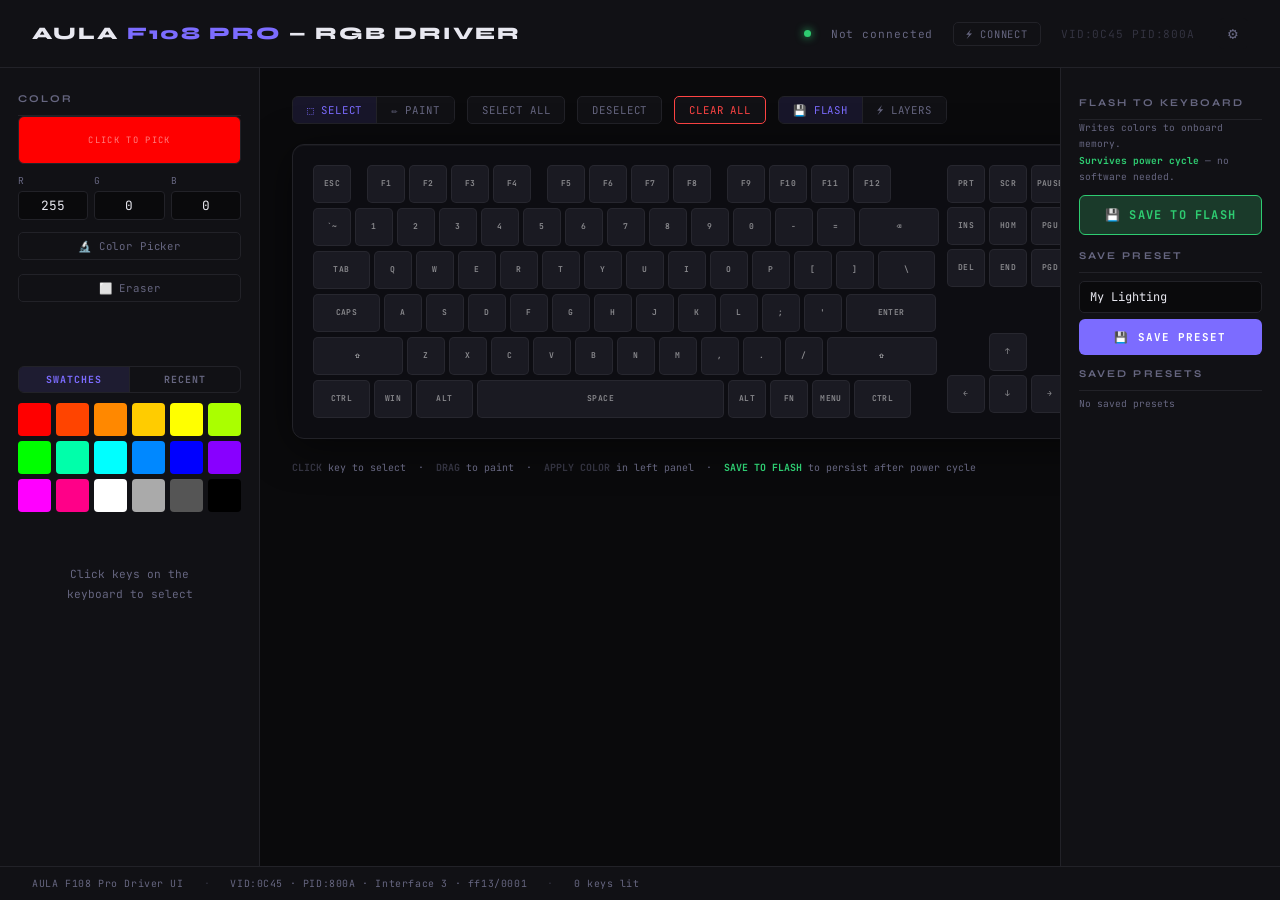
==== commit c3d18230: "refactor complete?" ====
--- a/ui/index.html
+++ b/ui/index.html
@@ -141,7 +141,7 @@
                 <button class="tb-btn mode-btn active-mode" id="staticModeBtn"  onclick="switchTopMode('static')">💾 FLASH</button>
                 <button class="tb-btn mode-btn"             id="layersPanelBtn" onclick="switchTopMode('layers')">⚡ LAYERS</button>
             </div>
-            <span class="selection-info" id="selInfo">0 keys selected</span>
+            <span class="selection-info" id="selInfo" style="display:none">0 keys selected</span>
         </div>
 
         <div class="keyboard" id="keyboard"></div>
@@ -170,6 +170,20 @@
             </div>
         </div>
 
+        <!-- Animation layer settings (shown below frame list, like reactive settings) -->
+        <div id="animSettingsWrap" style="display:none;border-top:1px solid var(--border)">
+            <div style="padding:8px 12px;display:flex;flex-wrap:wrap;gap:10px;align-items:center">
+                <div class="duration-row">
+                    <label>DURATION</label>
+                    <input type="number" id="frameDuration" min="50" max="9999" value="100" oninput="updateFrameDuration()">
+                    <span>ms</span>
+                </div>
+                <button class="tb-btn" onclick="duplicateFrame()">DUPLICATE</button>
+                <button class="tb-btn" onclick="clearFrame()">CLEAR</button>
+                <button class="tb-btn danger" onclick="deleteFrame()">DELETE</button>
+            </div>
+        </div>
+
         <!-- Reactive effect selector -->
         <div id="reactiveStripWrap" style="display:none;border-top:1px solid var(--border)">
             <div class="timeline-label"><span>⚡ REACTIVE EFFECT</span></div>
@@ -216,22 +230,6 @@
 
             <div id="layerPlayControls" style="display:none">
                 <button class="play-btn" id="layerPlayBtn" onclick="togglePreview()" style="width:100%">▶ PREVIEW</button>
-                <div style="height:10px;border-bottom:1px solid var(--border);margin-bottom:10px"></div>
-            </div>
-
-            <!-- Frame editing tools — only shown when active layer is animation -->
-            <div id="layerAnimControls" style="display:none">
-                <div class="panel-title" style="margin-bottom:8px">Animation Layer</div>
-                <div class="duration-row" style="margin-bottom:8px">
-                    <label>DURATION</label>
-                    <input type="number" id="frameDuration" min="50" max="9999" value="100" oninput="updateFrameDuration()">
-                    <span>ms</span>
-                </div>
-                <div class="frame-actions" style="margin-bottom:8px">
-                    <button class="tb-btn" onclick="duplicateFrame()">DUPLICATE FRAME</button>
-                    <button class="tb-btn" onclick="clearFrame()">CLEAR FRAME</button>
-                    <button class="tb-btn danger" onclick="deleteFrame()">DELETE FRAME</button>
-                </div>
                 <div style="height:10px;border-bottom:1px solid var(--border);margin-bottom:10px"></div>
             </div>
 
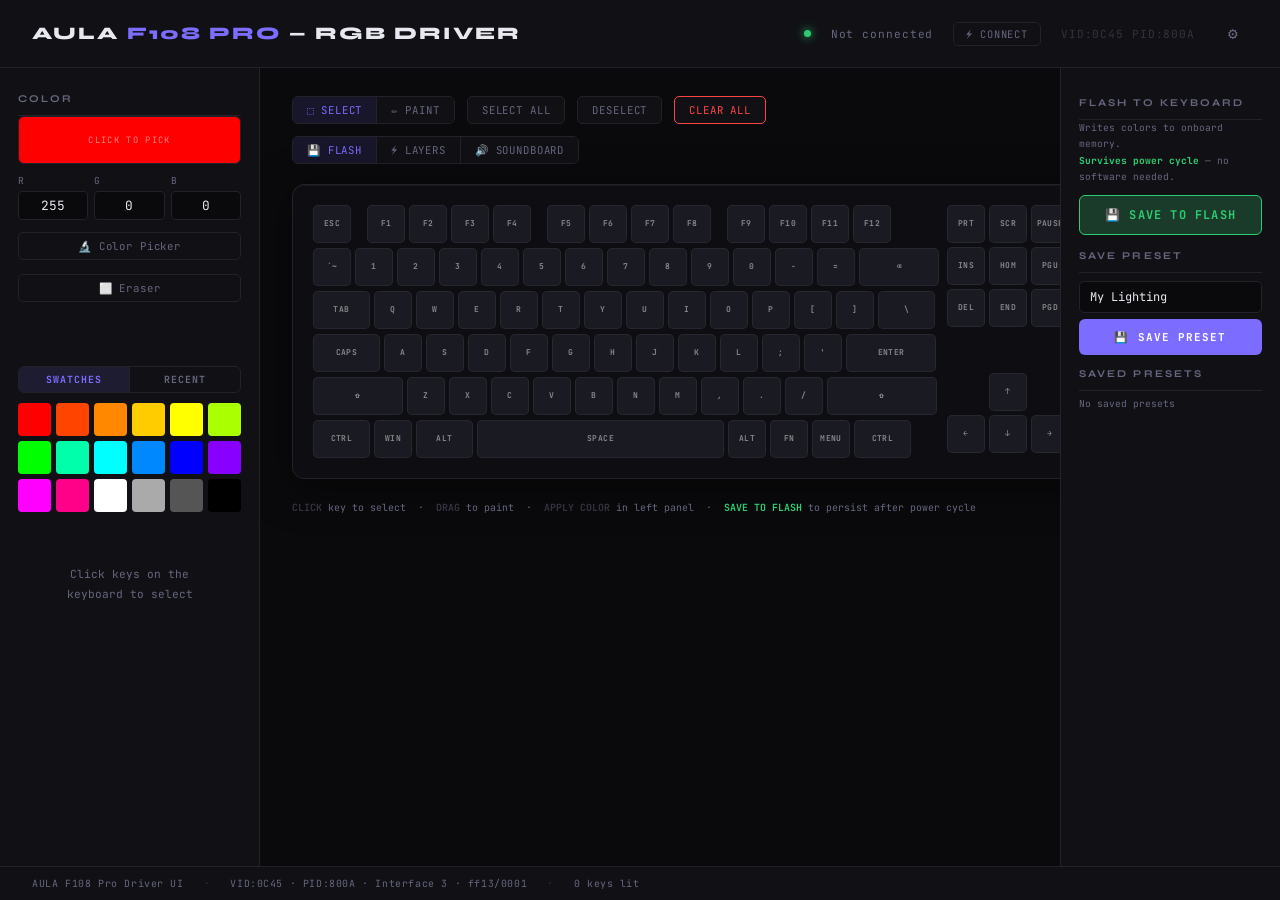
==== commit 1ae6a415: "start of soundboard" ====
--- a/ui/index.html
+++ b/ui/index.html
@@ -50,6 +50,7 @@
             <div class="settings-desc" style="line-height:1.9">
                 AULA F108 Pro RGB Driver<br>
                 VID:0C45 · PID:800A · Interface 3<br>
+                Version <span id="appVersion">—</span><br>
                 <span style="color:var(--dim)">Open source — not affiliated with AULA</span>
             </div>
         </div>
@@ -105,6 +106,36 @@
             </div>
         </div>
 
+        <!-- SOUNDBOARD MODE left panel -->
+        <div id="soundboardLeft" style="display:none;margin-top:12px">
+            <div class="panel-title" style="margin-bottom:6px">VC Output</div>
+            <div style="font-size:0.6rem;color:var(--dim);margin-bottom:10px;line-height:1.7">
+                Route sounds to a virtual cable so others in a call can hear them.
+            </div>
+            <div id="sbVbStatus" style="margin-bottom:10px">
+                <div style="font-size:0.6rem;color:var(--dim)">Checking for VB-Audio...</div>
+            </div>
+            <select id="sbVcDeviceSelect" class="layer-picker-select" style="width:100%;margin-bottom:6px" onchange="setSbVcDevice(this.value)">
+                <option value="">— None (speakers only) —</option>
+            </select>
+            <label style="display:flex;align-items:center;gap:8px;font-size:0.62rem;color:var(--dim);cursor:pointer;margin-bottom:10px">
+                <input type="checkbox" id="sbVcToggle" checked onchange="setSbVcEnabled(this.checked)">
+                Send to VC output
+            </label>
+            <div style="height:1px;background:var(--border);margin-bottom:10px"></div>
+            <div id="sbSetupGuide" style="display:none">
+                <div class="panel-title" style="margin-bottom:6px">Discord / Game Setup</div>
+                <div style="font-size:0.58rem;color:var(--dim);line-height:1.8">
+                    1. Select <b style="color:var(--text)">CABLE Input</b> as VC Output above<br>
+                    2. In Discord → Voice → Input Device, select <b style="color:var(--text)">CABLE Output</b><br>
+                    3. To mix your mic: Control Panel → Sound → Recording → right-click mic → Properties → Listen → check <b style="color:var(--text)">Listen to this device</b> → playback to <b style="color:var(--text)">CABLE Input</b>
+                </div>
+                <div style="margin-top:8px;padding:7px 9px;background:rgba(243,156,18,0.08);border:1px solid rgba(243,156,18,0.3);border-radius:5px;font-size:0.57rem;color:#f39c12;line-height:1.7">
+                    ⚠ Each app needs its mic input set to <b>CABLE Output</b> individually — or set it as your Windows default recording device to cover all apps at once.
+                </div>
+            </div>
+        </div>
+
         <!-- SHARED: Swatches + Recent -->
         <div style="margin-top:12px">
             <div class="swatch-tabs">
@@ -140,6 +171,7 @@
             <div class="mode-btn-group" id="topModeGroup">
                 <button class="tb-btn mode-btn active-mode" id="staticModeBtn"  onclick="switchTopMode('static')">💾 FLASH</button>
                 <button class="tb-btn mode-btn"             id="layersPanelBtn" onclick="switchTopMode('layers')">⚡ LAYERS</button>
+                <button class="tb-btn mode-btn"             id="soundboardBtn"  onclick="switchTopMode('soundboard')">🔊 SOUNDBOARD</button>
             </div>
             <span class="selection-info" id="selInfo" style="display:none">0 keys selected</span>
         </div>
@@ -200,6 +232,11 @@
         <div id="layerHint" style="display:none;font-size:0.62rem;color:var(--dim);line-height:1.8">
             <b style="color:var(--accent)">SELECT A LAYER</b> below · then <b style="color:var(--muted)">PAINT</b> keys onto it
         </div>
+
+        <!-- Soundboard card grid sits below keyboard -->
+        <div id="sbPanel" style="display:none;margin-top:12px">
+            <div id="sbCardGrid" style="display:flex;flex-wrap:wrap;gap:12px;align-items:flex-start"></div>
+        </div>
     </div>
 
     <!-- RIGHT panel -->
@@ -229,7 +266,7 @@
         <div id="layersRight" style="display:none" class="layers-right anim-side">
 
             <div id="layerPlayControls" style="display:none">
-                <button class="play-btn" id="layerPlayBtn" onclick="togglePreview()" style="width:100%">▶ PREVIEW</button>
+                <button class="play-btn" id="layerPlayBtn" onclick="togglePreview()" style="width:100%">▶ PLAY ANIMATION</button>
                 <div style="height:10px;border-bottom:1px solid var(--border);margin-bottom:10px"></div>
             </div>
 
@@ -280,6 +317,9 @@
 
         </div>
 
+        <!-- SOUNDBOARD MODE right — empty, content moved to left panel -->
+        <div id="soundboardRight" style="display:none"></div>
+
     </div>
 </main>
 
@@ -297,6 +337,7 @@
 <script src="main.js"></script>
 <script src="flash.js"></script>
 <script src="layers.js"></script>
+<script src="soundboard.js"></script>
 <script>
     // Refresh load layer list when flash presets reload
     const _origLoadStatic = loadStaticLightingsFromDisk;
--- a/ui/main.css
+++ b/ui/main.css
@@ -457,6 +457,19 @@
     }
     .key.key-empty::before {
         display: none;
+    }
+
+    .key.key-rainbow::before {
+        background: conic-gradient(
+            hsl(0,100%,55%), hsl(30,100%,55%), hsl(60,100%,50%),
+            hsl(120,100%,45%), hsl(180,100%,45%), hsl(240,100%,60%),
+            hsl(300,100%,55%), hsl(360,100%,55%)
+        ) !important;
+        opacity: 0.9 !important;
+    }
+
+    .key.key-rainbow {
+        color: rgba(255,255,255,0.95) !important;
     }
 
     .key.lit.key-black::before {
@@ -684,7 +697,115 @@
         transform: translateY(0);
     }
 
-    /* ── Settings cog ── */
+    /* ── Soundboard ── */
+    .sb-card {
+        background: var(--panel);
+        border: 1px solid var(--border);
+        border-radius: 8px;
+        padding: 12px;
+        width: 200px;
+        display: flex;
+        flex-direction: column;
+        gap: 8px;
+        transition: border-color 0.15s;
+    }
+    .sb-card.sb-triggered {
+        border-color: var(--accent);
+        box-shadow: 0 0 12px rgba(124,108,255,0.4);
+    }
+    .sb-add-card {
+        align-items: center;
+        justify-content: center;
+        min-height: 140px;
+        border-style: dashed;
+        opacity: 0.6;
+    }
+    .sb-add-card:hover { opacity: 1; }
+    .sb-card-header {
+        display: flex;
+        align-items: center;
+        justify-content: space-between;
+        gap: 6px;
+    }
+    .sb-card-name {
+        font-size: 0.72rem;
+        font-weight: 700;
+        color: var(--text);
+        overflow: hidden;
+        text-overflow: ellipsis;
+        white-space: nowrap;
+    }
+    .sb-del-btn {
+        background: none;
+        border: none;
+        color: var(--dim);
+        cursor: pointer;
+        font-size: 0.7rem;
+        padding: 2px 4px;
+        flex-shrink: 0;
+    }
+    .sb-del-btn:hover { color: #e74c3c; }
+    .sb-card-combo {
+        font-size: 0.62rem;
+        color: var(--accent);
+        font-family: monospace;
+        min-height: 18px;
+    }
+    .sb-card-actions {
+        display: flex;
+        flex-direction: column;
+        gap: 5px;
+    }
+    .sb-btn {
+        background: var(--surface);
+        border: 1px solid var(--border);
+        border-radius: 5px;
+        color: var(--text);
+        cursor: pointer;
+        font-family: inherit;
+        font-size: 0.62rem;
+        padding: 5px 8px;
+        text-align: left;
+        transition: border-color 0.15s, background 0.15s;
+    }
+    .sb-btn:hover { border-color: var(--accent); }
+    .sb-btn:disabled { opacity: 0.4; cursor: not-allowed; }
+    .sb-btn.sb-installing { border-color: #f39c12; color: #f39c12; }
+    .sb-record-btn.recording {
+        border-color: #e74c3c;
+        color: #e74c3c;
+        animation: sb-pulse 0.8s ease-in-out infinite;
+    }
+    .sb-sound-btn.has-sound { border-color: #2ecc71; color: #2ecc71; font-size: 0.58rem; }
+    .sb-play-btn { background: rgba(124,108,255,0.1); border-color: var(--accent); color: var(--accent); text-align: center; }
+    .sb-play-btn:hover:not(:disabled) { background: rgba(124,108,255,0.25); }
+    .sb-add-btn {
+        background: none;
+        border: none;
+        color: var(--dim);
+        cursor: pointer;
+        font-size: 1.5rem;
+        font-family: inherit;
+    }
+    .sb-add-btn:hover { color: var(--accent); }
+    .sb-vol-row {
+        display: flex;
+        align-items: center;
+        gap: 6px;
+    }
+    .sb-vol-label { font-size: 0.58rem; color: var(--dim); flex-shrink: 0; }
+    .sb-vol-slider { flex: 1; height: 4px; }
+    .sb-vol-val { font-size: 0.58rem; color: var(--text); min-width: 28px; text-align: right; }
+    @keyframes sb-pulse { 0%,100%{opacity:1} 50%{opacity:0.5} }
+    @keyframes sb-spin   { to { transform: rotate(360deg); } }
+    .sb-spinner {
+        width: 14px; height: 14px;
+        border: 2px solid var(--border);
+        border-top-color: var(--accent);
+        border-radius: 50%;
+        animation: sb-spin 0.7s linear infinite;
+        flex-shrink: 0;
+    }
     .settings-cog {
         font-size: 1rem;
         padding: 4px 8px;
